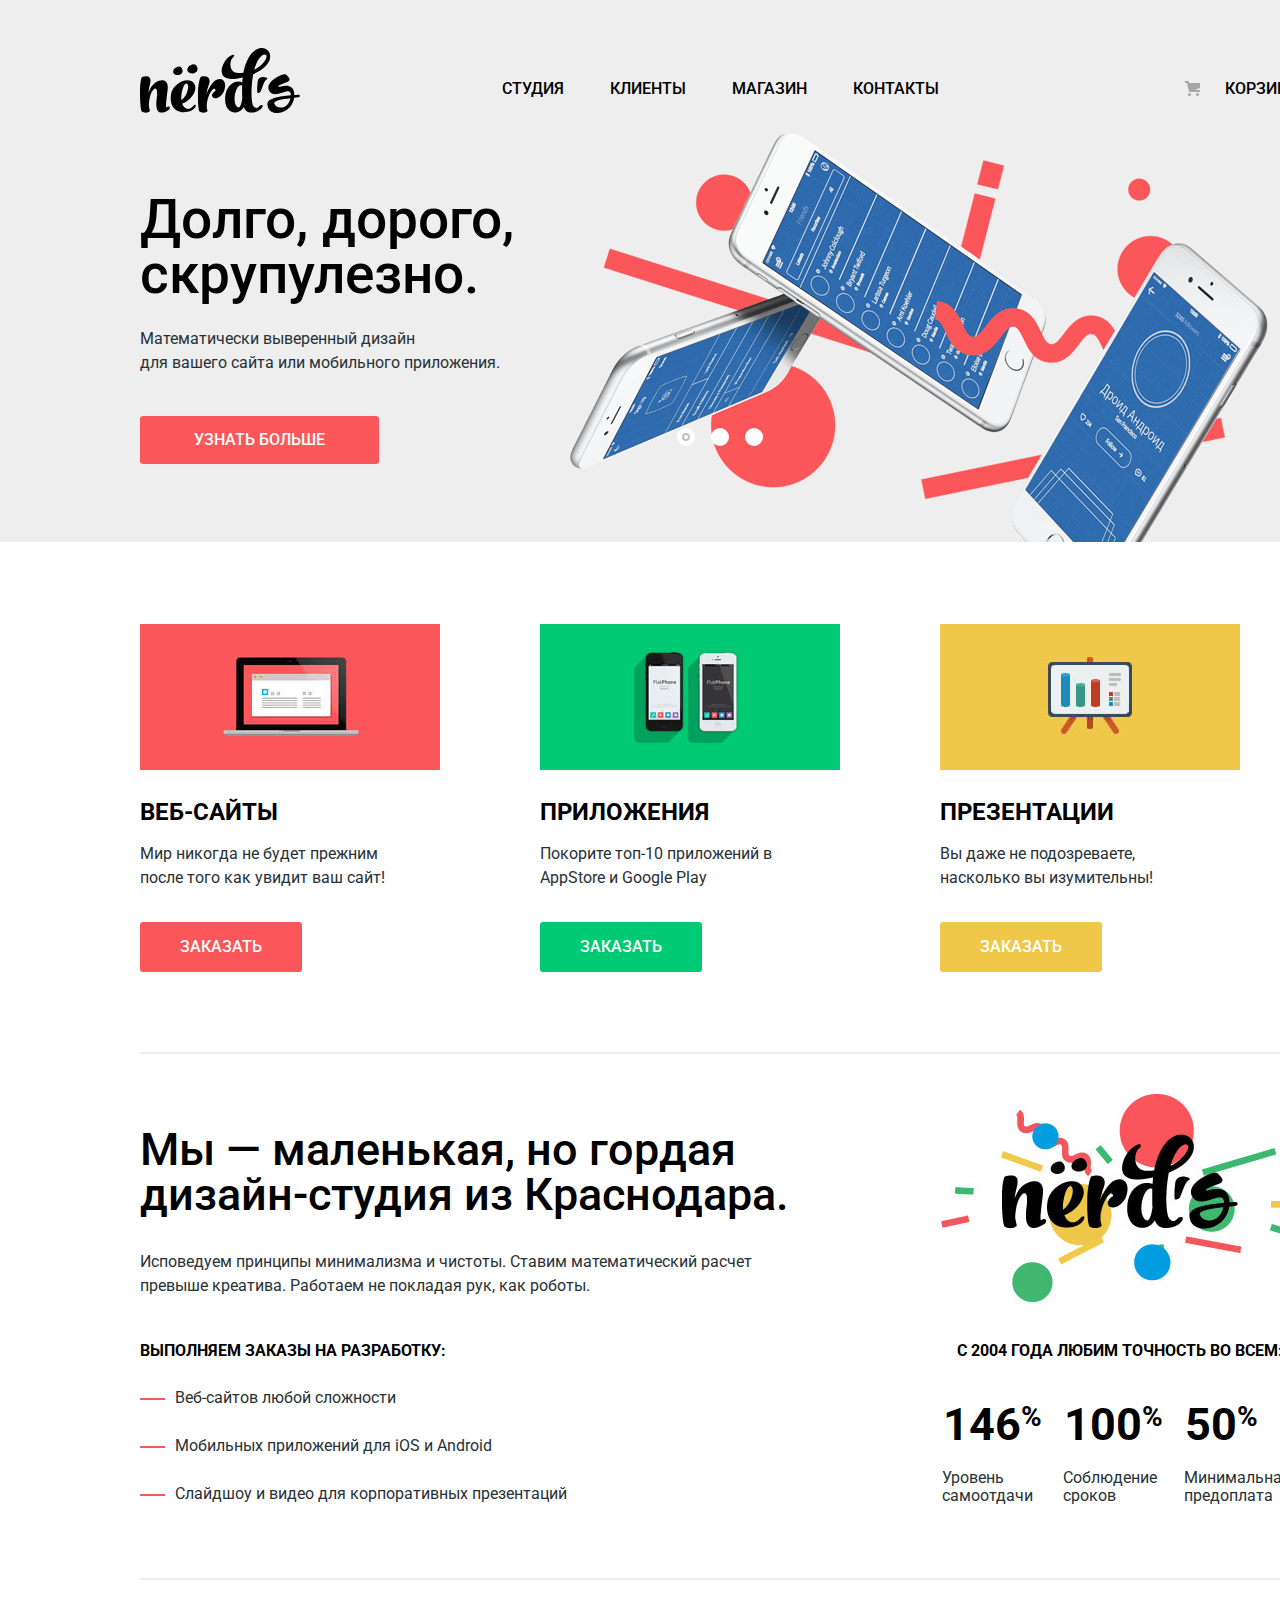
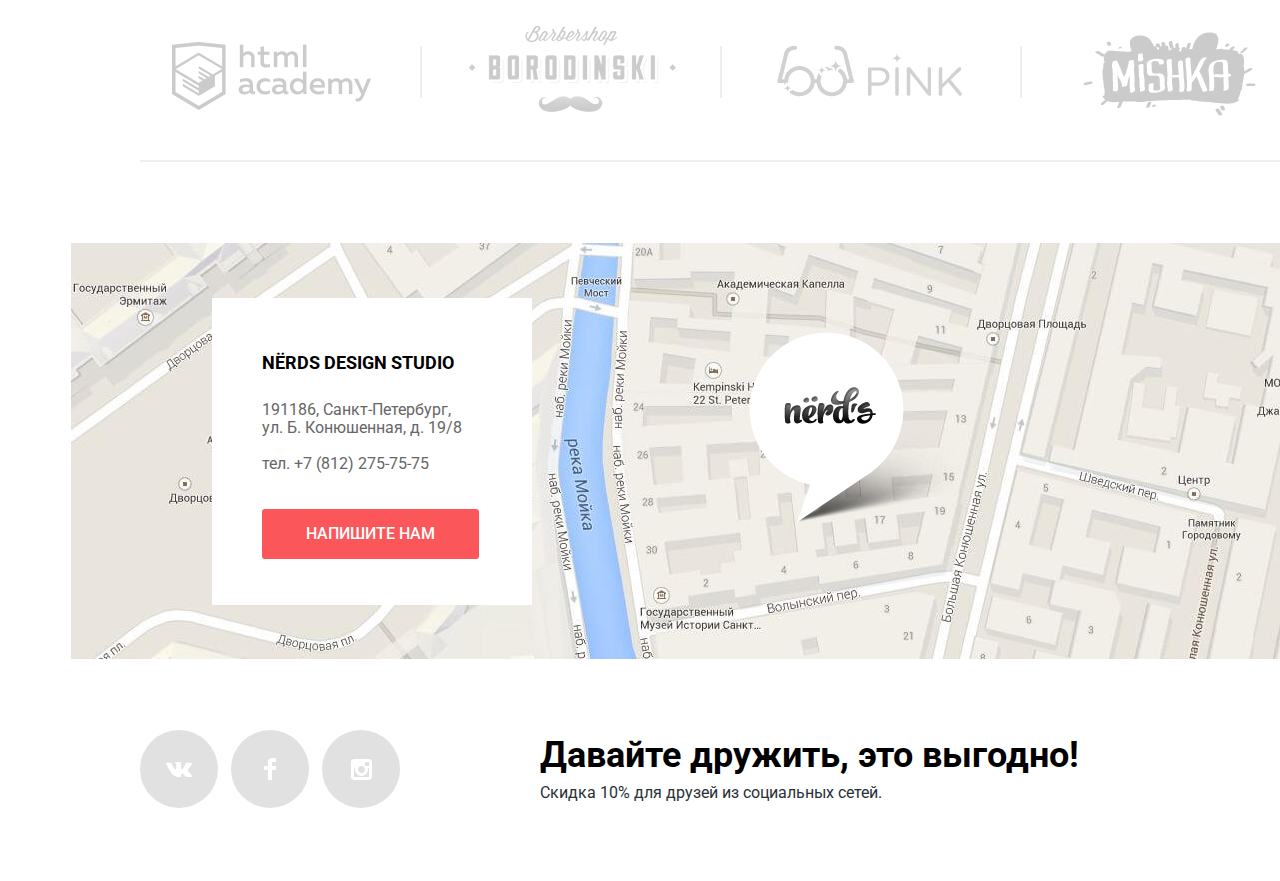
==== index.html @ f251ca3d "Завершаем вёрстку личного проекта" ====
<!DOCTYPE html>
<html lang="ru">
	<head>
		<meta charset="utf-8">
		<title>HTML Academy: Нёрдс</title>
    <link href="https://fonts.googleapis.com/css?family=Roboto:400,500,700&amp;subset=cyrillic" rel="stylesheet">
    <link href="css/normalize.css" rel="stylesheet">
    <link href="css/style.css" rel="stylesheet">
  </head>
  <body>
  	<header class="main-header">
  		<nav class="main-navigation">
  			<div class="container">
  				<a class="main-header-logo">
  					<img src="img/nerds-logo.svg" width="160" height="65" alt="Логотип дизайн-студии Нёрдс">
  				</a>
  				<ul class="site-navigation">
  			  	<li><a class="site-navigation-item" href="studio.html">Студия</a></li>
  					<li><a class="site-navigation-item" href="customers.html">Клиенты</a></li>
  					<li><a class="site-navigation-item" href="catalog.html">Магазин</a></li>
  			  	<li><a class="site-navigation-item" href="contacts.html">Контакты</a></li>
  				</ul>
  				<div class="user-navigation">
          	<a class="basket-link" href="basket.html">Корзина</a>
        	</div>
      	</div>
  		</nav>
  	</header>
  	<div class="slider-group">
  		<div class="container">
  			<h1 class="visually-hidden">Дизайн-студия Нёрдс</h1>
  			<section class="slider">
  			  <h2 class="visually-hidden">Слайдер</h2>
  			  <input class="visually-hidden" type="radio" id="product-1" name="toggle" checked>
        	<input class="visually-hidden" type="radio" id="product-2" name="toggle">
        	<input class="visually-hidden" type="radio" id="product-3" name="toggle">
  			  <div class="slider-controls">
          	<label class="slider-controls-item slider-controls-item--1" for="product-1">Первый</label>
          	<label class="slider-controls-item slider-controls-item--2" for="product-2">Второй</label>
          	<label class="slider-controls-item slider-controls-item--3" for="product-3">Третий</label>
        	</div>
  			  <ul class="slider-list">
  					<li class="slider-item">
  						<h3 class="slider-title">Долго, дорого,<br> скрупулезно.</h3>
  						<p>Математически выверенный дизайн<br> для вашего сайта или мобильного приложения.</p>
  						<a class="slider-item-button button" href="learn-more.html">Узнать больше</a>
  					</li>
  					<li class="slider-item">
  						<h3 class="slider-title">Любим математику как никто другой</h3>
  						<p>Никакого креатива, только математические формулы для расчета идеальных пропорций.</p>
  						<a class="slider-item-button button" href="learn-more.html">Узнать больше</a>
  					</li>
  					<li class="slider-item">
  						<h3 class="slider-title">Только ночь,<br> только хардкор</h3>
  						<p>Работать днем, как все?Мы против этого.<br> Ближе к полуночи работа только начинается.</p> 
  						<a class="slider-item-button button" href="learn-more.html">Узнать больше</a>
  					</li>
  				</ul>
    		</section>
    	</div>
    </div>
    <main class="container">
    	<section class="services">
    		<h2 class="visually-hidden">Услуги</h2>
    		<ul class="services-list">
    			<li class="services-item">
    				<img src="img/illustration-1.jpg" width="300" height="146" alt="Веб-сайты">
    				<h3>Веб-сайты</h3>
    				<p>Мир никогда не будет прежним<br> после того как увидит ваш сайт!</p>
    				<a href="#" class="button button-pink">Заказать</a>
    			</li>
    			<li class="services-item">
    				<img src="img/illustration-2.jpg" width="300" height="146" alt="Приложения">
    				<h3>Приложения</h3>
    				<p>Покорите топ-10 приложений в<br> AppStore и Google Play</p>
    				<a href="#" class="button button-green">Заказать</a>
    			</li>
    			<li class="services-item">
    				<img src="img/illustration-3.jpg" width="300" height="146" alt="Презентации">
    				<h3>Презентации</h3>
    				<p>Вы даже не подозреваете,<br> насколько вы изумительны!</p>
    				<a href="#" class="button button-yellow">Заказать</a>
    			</li>
    		</ul>
    	</section>
    	<div class="index-columns">
    		<section class="about-us">
    		  <h2 class="visually-hidden">О нас</h2>
    		  <p class="about-studio">Мы — маленькая, но гордая дизайн-студия из Краснодара.</p>
    			<p class="studio-principles">Исповедуем принципы минимализма и чистоты. Ставим математический расчет<br> превыше креатива. Работаем не покладая рук, как роботы.</p>
    			<h3>Выполняем заказы на разработку:</h3>
    			<ul class="orders-list">
    				<li class="orders-item">Веб-сайтов любой сложности</li>
    				<li class="orders-item">Мобильных приложений для iOS и Android</li>
    				<li class="orders-item">Слайдшоу и видео для корпоративных презентаций</li>
    			</ul>
    		</section>
    		<section class="statistics">
    			<h2 class="visually-hidden">Статистика</h2>
    			<img src="img/nerds-illustration.jpg" width="360" height="208" alt="Нёрдс">
    			<table class="facts">
    				<caption class="table-title">С 2004 года любим точность во всем:</caption>
    				<tr class="percent">
    					<td class="facts-percent">146<sup>%</sup></td>
    					<td class="facts-percent">100<sup>%</sup></td>
    					<td class="facts-percent">50<sup>%</sup></td>
    				</tr>
    				<tr class="conditions">
    					<td class="facts-conditions">Уровень самоотдачи</td>
    					<td class="facts-conditions">Соблюдение сроков</td>
    					<td class="facts-conditions">Минимальная предоплата</td>
    				</tr>
    			</table>
    		</section>
    	</div>
    	<section class="partners">
    		<h2 class="visually-hidden">Партнеры</h2>
    		<ul class="partners-list">
    			<li class="partners-item">
    				<a href="https://htmlacademy.ru/intensive/htmlcss"><img src="img/logo-1.png" width="260" height="180" alt="Логотип html-академии"></a>
    			</li>
    			<li class="partners-item">
    				<a href="borodinski.html"><img src="img/logo-2.png" width="260" height="180" alt="Логотип барбершопа Бородинский"></a>
    			</li>
    			<li class="partners-item">
    				<a href="pink.html"><img src="img/logo-3.png" width="260" height="180" alt="Логотип Пинк"></a>
    			</li>
    			<li class="partners-item">
    				<a href="mishka.html"><img src="img/logo-4.png" width="260" height="180" alt="Логотип Мишка"></a>
    			</li>
    		</ul>
    	</section>
   	</main>
    <footer class="main-footer">
    	<div class="map">
    		<img src="img/map.jpg" width="1440" height="416" alt="Карта">
    		<span class="map-marker"><img src="img/map-marker.png" width="367" height="190" alt="Местонахождение дизайн-студии Нёрдс"></span>	
    	</div>	
    	<div class="contacts">
    		<h2>Nёrds Design Studio</h2>
    		<p class="main-contacts adress">
    			191186, Санкт-Петербург,<br>
    			ул. Б. Конюшенная, д. 19/8
    		</p>
    		<p class="main-contacts phone">
    			тел. +7 (812) 275-75-75
    		</p>
    		<a href="#" class="button button-write">Напишите нам</a>
    	</div>
    	<div class="container">
    		<ul class="footer-social">
   				<li><a href="#" class="social-button social-button-vk"><span class="visually-hidden">Вконтакте</span><svg xmlns="http://www.w3.org/2000/svg" width="26" height="15" viewBox="0 0 26 15"><path fill="#FFF" d="M16.138 11.51c.956-.309 2.18 2.04 3.483 2.939.978.681 1.727.534 1.727.534l3.473-.05s1.815-.112.957-1.554c-.071-.12-.503-1.069-2.585-3.022-2.177-2.043-1.882-1.712.739-5.244 1.597-2.153 2.236-3.468 2.036-4.028-.192-.539-1.365-.399-1.365-.399L20.69.713c-.381.001-.704.119-.851.515-.003.004-.621 1.666-1.445 3.079-1.741 2.989-2.436 3.148-2.724 2.961-.661-.433-.494-1.737-.494-2.664 0-2.897.432-4.105-.846-4.417-.427-.104-.739-.172-1.828-.182-1.392-.021-2.574 0-3.244.329-.445.223-.786.712-.579.74.26.035.843.16 1.155.586.401.552.389 1.789.389 1.789s.229 3.411-.54 3.834c-.528.29-1.25-.302-2.803-3.016-.793-1.388-1.392-2.922-1.392-2.922s-.116-.285-.326-.441c-.25-.185-.6-.244-.6-.244L.848.684S.29.7.085.946c-.182.218-.015.668-.015.668s2.909 6.881 6.203 10.347c3.02 3.182 6.452 2.971 6.452 2.971h1.555s.469-.054.709-.312c.224-.24.214-.691.214-.691s-.031-2.109.935-2.419z"/></svg></a></li>
   				<li><a href="#" class="social-button social-button-fb"><span class="visually-hidden">Фейсбук</span><svg xmlns="http://www.w3.org/2000/svg" width="12" height="22" viewBox="0 0 12 22"><path fill="#FFF" d="M12 4V0H8a4 4 0 0 0-4 4v4H0v4h4v10h4V12h4V8H8V4h4z"/></svg></a></li>
   				<li><a href="#" class="social-button social-button-in"><span class="visually-hidden">Инстаграм</span><svg xmlns="http://www.w3.org/2000/svg" width="21" height="21" viewBox="0 0 21 21"><path fill="#FFF" d="M18 0H3C1.35 0 0 1.35 0 3v15c0 1.65 1.35 3 3 3h15c1.65 0 3-1.35 3-3V3c0-1.65-1.35-3-3-3zm-7.5 7c1.93 0 3.5 1.57 3.5 3.5S12.43 14 10.5 14 7 12.43 7 10.5 8.57 7 10.5 7zM18 18H3V9h1.181A6.504 6.504 0 0 0 4 10.5a6.5 6.5 0 1 0 13 0 6.45 6.45 0 0 0-.181-1.5H18v9zm0-11h-4V3h4v4z"/></svg></a></li>
   			</ul>
   			<div class="friendship">
   				<h3>Давайте дружить, это выгодно!</h3> 
   				<p class="footer-item">Скидка 10% для друзей из социальных сетей.</p>
   			</div>
   		</div>
    </footer>
    <div class="container">
    	<section class="modal modal-write">
    		<h2>Напишите нам</h2>
   			<form class="user" method="post" action="https://echo.htmlacademy.ru">
   				<div class="write-us">
   					<p class="modal-item">
   						<label for="user-name">Ваше имя:</label><br>
   						<input id="user-name" type="text" name="name" placeholder="Представьтесь, пожалуйста">
   					</p>
   					<p class="modal-item">
   						<label for="user-email">Ваш e-mail:</label><br>
   						<input id="user-email" type="text" name="email" placeholder="Для отправки ответа">
   					</p> 
   					<p class="modal-item">
   						<label for="user-message">Текст письма:</label>
   						<textarea id="user-message" name="message" rows="5" placeholder="В свободной форме"></textarea>
   					</p>
   					<button type="submit">Отправить</button>
   				</div>
   				<button class="modal-close" type="button">Закрыть</button>
      	</form>
    	</section>
   </div>
  </body>
</html>
---- css/style.css ----
html,
body {
	min-width: 1440px;
	min-height: 2476px;
}
body {
	margin: 0;
	padding: 0;
	min-width: 1200px;

	font-family: "Roboto", Arial, sans-serif;
	font-size: 16px;
	line-height: 24px;
	font-weight: 400;
	color: #283136;

	background-color: #ffffff;
}
a {
	text-decoration: none;
}
img {
	max-width: 100%;
	height: auto;
}
.visually-hidden:not(:focus):not(:active),
input[type="checkbox"].visually-hidden,
input[type="radio"].visually-hidden {
  position: absolute;

  width: 1px;
  height: 1px;
  margin: -1px;
  border: 0;
  padding: 0;

  white-space: nowrap;

  clip-path: inset(100%);
  clip: rect(0 0 0 0);
  overflow: hidden;
}
.logo a:hover,
.logo a:focus {
	opacity: 0.8;
}
.logo a:active {
	opacity: 0.3;
}
.main-header-logo {
	width: 160;
	height: 65;
	margin: 0;
	padding: 0;
	margin-top: 48px;
	margin-right: 202px;
	margin-bottom: -10px;
}
.main-navigation {
	font-size: 16px; 
	line-height: 30px;
	font-weight: 500;
	text-transform: uppercase;
	color: #000000;
	background-color: #eeeeee;
	width: 100%;

	display: flex;
}
.container {
	width: 1160px;
	padding: 0 20px;
	margin: 0 auto;
	display: flex;
	flex-wrap: wrap;
}
.visually-hidden {
  position: absolute;
  width: 1px;
  height: 1px;
  clip: rect(0, 0, 0, 0);
 }
.site-navigation {
	display: flex;
	flex-wrap: wrap;
	width: 500px;
	padding: 0;	
	margin: 0;
	margin-top: 42px;
	margin-right: 178px;
	list-style: none;
}
.user-navigation {
	display: flex;
	max-width: 120px;
	margin: 0;
	margin-top: 48px;
	margin-bottom: 10px;
	padding: 0;
	list-style: none;	
}
.site-navigation a,
.user-navigation a {
	display: block; 	
	color: #000000;
}
.site-navigation a {
	position: relative;
	margin-right: 46px;
	margin-top: 32px;
}
.user-navigation .basket-link {
	position: relative;
	padding-left: 45px;
	margin-top: 26px;
}
.basket-link::before {
	content: "";
	position: absolute;
	width: 16px;
	height: 16px;
	top: 7px;
	left: 5px;

	background-image: url("../img/cart-icon.svg");
	background-repeat: no-repeat;
	background-position: 0 0;
}
.site-navigation a:hover,
.site-navigation a:focus,
.user-navigation a:hover,
.user-navigation a:focus {
	color: #fb565a;	
}
.site-navigation a:active,
.user-navigation a:active {
	color: rgba(0, 0, 0, 0.3);
}
.site-navigation-current::after {
	content: "";
	position: absolute;
	top: 34px;
	left: 0px;
	width: 74px;
	height: 2px;
	background-color: #fb565a;
}
.page-title-wrapper {
	margin-bottom: 57px;
	background-color: #eeeeee; 
}
.page-title {
	font-size: 55px;
	line-height: 55px;
	font-weight: 500;
	color: #000000;
	background-color: #eeeeee;
	margin: 0 auto;
	padding: 0;
	padding-top: 76px;
	padding-bottom: 110px;
	text-align: center;	
}
.slider {
  position: relative;
  width: 100%;
}
.slider-group {
	margin: 0;
	padding: 0;
	background-color: #eeeeee;
	width: 100%;
	margin-bottom: 82px;	
}	
.slider-controls {
  position: absolute;
  left: 230px;
  bottom: 104px;
  z-index: 100;
  
  width: 160px;
  height: 18px;

  text-align: center;
  font-size: 0;
  transform: translateX(270px);
}
.slider-controls label {
  position: relative;
  
  display: inline-block;
  width: 18px;
  height: 18px;
  padding: 8px;
  vertical-align: middle;
  
  border-radius: 50%;
  cursor: pointer;
}
.slider-controls label::after {
  content: ""; 
  position: absolute;
  top: 8px;
  left: 8px;
  z-index: 1;
  
  width: 18px;
  height: 18px;
  
  background: #ffffff; 
  border-radius: 50%;
}
.slider-list {
	padding: 0;
	margin: 0;
	list-style: none;
}
.slider-item {
	display: none;
	padding: 78px 0 78px 0;
}
.slider-item:nth-child(1) {
  background-image: url("../img/nerds-index-slide1.png");
  background-repeat: no-repeat;
  background-position: 99% 0px;
}
.slider-item:nth-child(2) {
  background-image: url("../img/nerds-index-slide2.png");
  background-repeat: no-repeat;
  background-position: 100% 0px;
}
.slider-item:nth-child(3) {
  background-image: url("../img/nerds-index-slide3.png");
  background-repeat: no-repeat;
  background-position: 100% 0px;
}
#product-1:checked ~ .slider-list .slider-item:nth-child(1) {
  display: block;
}
#product-2:checked ~ .slider-list .slider-item:nth-child(2) {
  display: block;
}
#product-3:checked ~ .slider-list .slider-item:nth-child(3) {
  display: block;
}
#product-1:checked ~ .slider-controls .slider-controls-item--1::before,
#product-2:checked ~ .slider-controls .slider-controls-item--2::before,
#product-3:checked ~ .slider-controls .slider-controls-item--3::before {
  content: "";
  position: absolute;
  left: 50%;
  top: 50%;
  z-index: 2;
  width: 4px;
  height: 4px;
  margin: -4px;
  background-color: inherit;
  border: 2px solid #c1c1c1;
  border-radius: 50%;
}
.slider-title {
	max-width: 560px;
	margin: 0;
	margin-bottom: 25px;

	font-size: 55px;
	line-height: 55px;
	color: #000000;
	font-weight: 500;
}
.slider-item p {
	max-width: 430px;
	margin: 0;
	margin-bottom: 41px;
}
.slider-item-button {
	padding: 15px 54px;
}
.sort-list {
	display: flex;
	margin-bottom: 96px;
}
.sort-title {
	margin: 0;
	padding: 0;
	margin-right: 266px;
	font-size: 18px;
	line-height: 18px;
	font-weight: 700;
	text-transform: uppercase;
	color: #000000;
}
.sort-items {
	display: flex;
	justify-content: space-between;
	margin: 0;
	padding: 0;
	width: 272px;
	list-style: none;
	font-size: 14px;
	line-height: 18px;
	text-transform: uppercase;
}
.sort-change-items {
	display: flex;
	justify-content: space-between;
	padding: 0;
	margin: 0;
	margin-left: 48px;
	margin-top: 2px;
	width: 35px;
	list-style: none;
}
.sort-change  {
	display: flex;
	align-items: center;
	padding: 0;
	margin: 0;
	width: 11px;
	height: 11px;
}
.sort-change:hover path,
.sort-change:focus path {
	fill: #a6a6a6;
}
.sort-change:active path {
	fill: #231f20;
}
.sort-items .active a {
	color: #000000;
}
.sort-items a {
	color: rgba(0, 0, 0, 0.3);
}
.sort-items a:hover,
.sort-items a:focus {
	color: rgba(0, 0, 0, 0.6);
}
.sort-items a:active {
	color: #000000;
}
.catalog-columns {
	display: flex;
	justify-content: space-between;
}
.catalog {
	width: 760px;
	margin: 0;
	padding: 0;
}
.catalog-columns h2 {
	margin: 0;
	padding: 0;
}
.catalog-list {
	margin: 0;
	padding: 0;
	display: flex;
	flex-wrap: wrap;
	list-style: none;
}
.catalog-item {
	position: relative;
	width: 360px;
	margin-right: 40px;	
	margin-bottom: 68px;
}
.catalog-item:nth-child(5),
.catalog-item:nth-child(6) {
	margin-bottom: 55px;
}
.catalog-item:nth-child(2n) {
	margin-right: 0;
}
.catalog-item::before {
	content: "";
	position: absolute;
	top: -40px;
	width: 100%;
	height: 40px;

	background-image: url("../img/browser.svg");
  background-repeat: no-repeat;
  background-position: 0 0;
  opacity: 0.12;
}
.catalog-item:focus::before,
.catalog-item:hover::before {
	opacity: 1;
	box-shadow: 
	-7px 0px 5px -2px #d2d2d2,
	 7px 0px 5px -2px #d2d2d2;
}
.catalog-item:focus,
.catalog-item:hover {
	box-shadow: 0px 3px 5px 5px #d2d2d2;
}
.cost-filter-item {
  margin: 0;
  padding: 0;
  margin-bottom: 59px;
  
  border: none;
}
.range-filter {
  width: 260px;
  margin-top: 49px;
}
.range-controls {
  position: relative;
  height: 41px;
  margin-bottom: 15px;
  padding-top: 39px;
  padding-right: 20px;
  padding-left: 40px;
  background-color: #f1f1f1;
  
  border-radius: 5px;
}
.range-controls .scale {
  height: 2px;

  background: #d7dcde;
}
.range-controls .bar {
  width: 100%;
  height: 2px;

  background: #00ca74;
}
.range-controls .toggle {
  position: absolute;
  top: 30px;
  left: 0;
  width: 4px;
  height: 4px;
  padding: 0;

  border: 8px solid #ffffff;
  background-color: #ababab;
  box-shadow: 0 2px 1px 0 #cfcfcf;
  border-radius: 50%;
  cursor: pointer;
}
.range-controls .toggle-min {
  left: 20px;
}
.range-controls .toggle-max {
  left: 160px;
}
.price-controls {
  font-size: 0;
}
.price-controls label {
  display: inline-block;
  width: 50%;
  font-size: 16px;
  text-transform: uppercase;
  vertical-align: middle;
}
.price-controls input {
  width: 60px;
  padding: 8px 10px;
  margin-left: 10px;

  font-family: Roboto, Arial, sans-serif;
  font-size: 16px;
  text-align: center;
  color: #283136;

  border: none;
  border-radius: 5px;
  background: #f1f1f1;
}
.max-price {
  text-align: right;
}
.cost-title, 
.filter-title {
	margin: 0;
	padding: 0;
	font-size: 18px;
	line-height: 30px;
	font-weight: 700;
	color: #000000;
	text-transform: uppercase;
}
.cost-title {
	padding-left: 2px;
}
.filters {
	width: 260px;
	margin-right: 140px;
	margin-top: -3px;
}
.filter-title {
	margin-bottom: 15px;
}
.filters-list {
	padding: 0;
	margin: 0;
	margin-bottom: 25px;
	border: none;
}
.filter-items {
	padding: 0;
	margin: 0;
	list-style: none;
	line-height: 20px;
}
.filter-option {
  margin-bottom: 20px;
  padding-left: 36px;
}
.filter-option label {
  position: relative;

  display: block;

  cursor: pointer;
  user-select: none;
}
.filter-input-radio + label::before {
  content: "";
  position: absolute;
  top: -2px;
  left: -36px;

  width: 25px;
  height: 25px;
  
  background-image: url("../img/radio-off.svg");
  background-repeat: no-repeat;
  background-position: 0 0; 

  opacity: 0.4;
}
.filter-input-radio:focus + label::before,
.filter-input-radio:hover + label::before {
	opacity: 1;
}
.filter-input-radio:disabled + label::before {
	opacity: 0.1;
}
.filter-input-radio:checked + label::before {
  content: "";
  position: absolute;
  top: -2px;
  left: -36px;

  width: 25px;
  height: 25px;
  
  background-image: url("../img/radio-on.svg");
  background-repeat: no-repeat;
  background-position: 0 0;

  opacity: 0.4; 
}
.filter-input-radio:checked:focus + label::before,
.filter-input-radio:checked:hover + label::before {
	opacity: 1;
}
.filter-input-radio:checked:disabled + label::before {
	opacity: 0.1;
}
.filter-input-checkbox + label::before {
  content: "";
  position: absolute;
  top: 0;
  left: -36px;

  width: 23px;
  height: 23px;

  background-image: url("../img/checkbox-off.svg");
  background-repeat: no-repeat;
  background-position: 0 0;
  opacity: 0.4;
}
.filter-input-checkbox:focus + label::before,
.filter-input-checkbox:hover + label::before {
	opacity: 1;
}
.filter-input-checkbox:disabled + label::before {
  opacity: 0.1;
}
.filter-input-checkbox:checked + label::before {
  content: "";
  position: absolute;
  top: 0px;
  left: -36px;

  width: 26px;
  height: 23px;
  
  background-image: url("../img/checkbox-on.svg");
  background-repeat: no-repeat;
  background-position: 0 0;
  opacity: 0.4;
}
.filter-input-checkbox:checked:focus + label::before,
.filter-input-checkbox:checked:hover + label::before {
	opacity: 1;
}
.filter-input-checkbox:checked:disabled + label::before {
	opacity: 0.1;
}
.filter-input:hover + label,
.filter-input:focus + label {
	color: #000000;
}
.filter-input:disabled + label {
	color: rgba(40, 49, 54, 0.3);
}
.filter-button {
	display: inline-block;
	line-height: 18px;
	color: #000000;
	font-weight: 500;
	text-transform: uppercase;
	text-align: center;
	vertical-align: middle;
	padding: 16px 88px;
	margin-top: 6px;

	background-color: #eeeeee;
	border: none;
	border-radius: 3px;	
}
.filter-button:hover,
.filter-button:focus {
	background-color: #dfdfdf;
}
.filter-button:active {
	background-color: #d5d5d5;
	color: rgba(0, 0, 0, 0.3);
	box-shadow: 0 3px rgba(0, 0, 0, 0.1) inset;
}
.services-list {
	padding: 0;
	margin: 0;
	margin-right: 60px;
	margin-bottom: 80px;
	display: flex;
	justify-content: space-between;
	width: 1100px;
	list-style: none;
}
.services-item {
	width: 300px;	
}
.services-item h3 {
	font-size: 24px;
	lihe-height: 30px;
	color: #000000;
	text-transform: uppercase;
	font-weight:700;
	margin: 0;
	margin-top: 23px;
	margin-bottom: 18px;
}
.services-item p {
	margin: 0;
	margin-bottom: 32px;
}
.button {
	font: inherit;
	display: inline-block;

	color: #ffffff;
	text-align: center;
	vertical-align: middle;
	text-transform: uppercase;
	line-height: 18px;
	font-weight: 500;

	background-color: #fb565a;
	border-radius: 3px;	
}
.button:hover,
.button:focus {
	background-color: #e74246;
}
.button:active {
	background-color: #d7373b;
	color: rgba(255, 255, 255, 0.3);
	box-shadow: 0 3px rgba(0, 0, 0, 0.1) inset;
}
.button-pink {
	padding: 16px 40px;
}
.button-green {
	background-color: #00ca74;
	padding: 16px 40px;
}
.button-green:hover,
.button-green:focus {
	background-color: #00bc6c;
}
.button-green:active{
	background-color: #00aa62;
	color: rgba(255, 255, 255, 0.3);
}
.button-yellow {
	background-color: #efc84a;
	padding: 16px 40px;
}
.button-yellow:hover,
.button-yellow:focus {
	background-color: #eab534;
}
.button-yellow:active {
	background-color: #e5a722;
	color: rgba(255, 255, 255, 0.3);
}
.modal-buy {
	position: absolute;
	bottom: 4px;
	left: 0;
	width: 360px;
	min-height: 230px;
	background-color: #eeeeee; 
	text-align: center;
	vertical-align: middle;
	z-index: 1;

	display: none;
}
.modal-item-buy {
	width: 240px;
	padding: 28px 60px 43px;
}
.modal-buy h3 {
	margin: 0;
	padding: 0;
	padding-bottom: 15px;
	font-size: 18px;
	line-height: 30px;
	font-weight: 700;
	text-transform: uppercase;
	color: #000000;
}
.catalog-item:hover .modal-buy {
	display: block;
}
.modal-description {
	margin: 0;
	padding: 0;
	padding-bottom: 30px;
	line-height: 18px;
	font-weight: 400;
	color: #666666;
}
.btn-modal {
	padding: 16px 61px;
}
.btn-modal:active {
	color: #ffffff;	
}
.pagination-list {
	display: flex;
  flex-wrap: wrap;

	padding: 0;
	margin: 0;
	margin-bottom: 60px;
	list-style: none;	
}
.pagination-item {
  margin-right: 12px;
}
.pagination-item a {
	display: block;
  padding: 16px 20px;

	line-height: 18px;
	text-transform: uppercase;
	font-weight: 500;
	color: #000000;
	background-color: #eeeeee;
	border-radius: 3px;
}
.pagination-item:last-child a {
	padding: 16px 77px;
}
.pagination-item a:hover,
.pagination-item a:focus {
	background-color: #dfdfdf;
}
.pagination-item a:active {
	color: rgba(0, 0, 0, 0.3);
	background-color: #d5d5d5;
	box-shadow: 0 3px rgba(0, 0, 0, 0.1) inset;
}
.pagination-item-current a {
	background-color: #ffffff;
	box-shadow: 0 0 0 3px #dbdbdb inset;
}
.pagination-item-current a:hover,
.pagination-item-current a:focus,
.pagination-item-current a:active {
	background-color: #ffffff;
}
.index-columns {
	width: 1160px;
	display: flex;
	margin: 0;
	padding: 0;
	border-top: 2px solid #eeeeee;
}
.about-us {	
	margin: 0;
	margin-right: 100px;
	padding: 0;
	padding-right: 10px;
	padding-bottom: 48px;
	width: 700px;
}
.about-studio {
	margin: 0;
	padding: 0;
	padding-top: 73px;
	padding-bottom: 33px;
	font-size: 45px;
	line-height: 45px;
	color: #000000;
	font-weight: 500;
}
.studio-principles {
	margin: 0;
	padding: 0;
	padding-bottom: 41px;
}
.about-us h3 {
	margin: 0;
	padding: 0;
	font-size: 16px;
	line-height: 24px;
	padding-bottom: 23px;
	text-transform: uppercase;
	color: #000000;
	font-weight: 700;
}
.orders-list {
	margin: 0;
	padding: 0;
	padding-left: 35px;
	
	list-style: none;
}
.orders-item {
	padding-bottom: 24px;
	position: relative;
}
.orders-item::before {
	content: "";
	position: absolute;
  width: 25px;
  height: 2px;
  top: 12px;
  left: -35px;
  background-color: #fb565a;
}
.statistics {
	margin: 0;
	padding: 0;
	padding-top: 40px;
	width: 360px;	
}
.facts {
	margin: 0;
	margin-bottom: 65px;
	margin-top: 30px;
	padding: 0;
	width: 360px;
}
.table-title {
	margin: 0;
	padding: 0;
	padding-bottom: 54px;
	color: #000000;
	font-weight: 700;
	text-transform: uppercase;
}
.facts-percent {
	font-size: 45px;
	line-height: 10.06px;
	font-weight: 700;
	color: #000000;
	padding-bottom: 36px;
	padding-right: 16px;
}
.facts-conditions {
	margin: 0;
	padding: 0;
	line-height: 18px;
}
sup {
	font-size: 28px;
}
.partners {
	width: 1160px;
}
.partners-list {
	padding: 0;
	margin: 0;
	margin-bottom: 81px;
	border-top: 2px solid #eeeeee;
	border-bottom: 2px solid #eeeeee;
	
	display: flex;
	justify-content: space-between;
	flex-wrap: wrap;
	list-style: none;
}
.partners-item {
	width: 260px;
	height: 180px;
	position:relative;
}	
.partners-item::after {
	content: "";
	position: absolute;
	width: 2px;
	height: 52px;
	top: 66px;
	left: -20px;
	background-color: #eeeeee;
}
.partners-item:nth-child(1)::after {
	background-color: transparent;
}
.partners-list a {
	opacity: 0.2;
}
.partners-list a:hover,
.partners-list a:focus {
	opacity: 100;
}
.partners-list a:active {
	opacity: 0.1;
}
.main-footer {
	position: relative;
}
.map {
	position: relative;
  left: 71px;
}
.map-marker {
	position: absolute;
	top: 89px;
	right: 531px;
}
.contacts {
	position: absolute;
	top: 55px;
	left: 212px;
	padding: 50px 50px 46px;
	width: 220px;
	background-color: #ffffff;
}
.main-contacts {
	padding:0;
	margin: 0;
	
	line-height: 18px;
	color: #666666;
}
.adress {
	margin-bottom: 18px;
}
.phone {
	margin-bottom: 36px;
}
.contacts h2 {
	padding:0;
	margin: 0;
	margin-bottom: 23px;
	font-size: 18px;
	line-height: 30px;
	font-weight: 700;
	color: #000000;
	text-transform: uppercase;
}
.button-write {
	padding: 16px 44px;
}
.footer-social {
	margin: 0;
	margin-top: 64px;
	margin-bottom: 68px;
	margin-right: 140px;
	padding: 0;
	display: flex;
	flex-wrap: wrap;
	justify-content: space-between;
	width: 260px;
	list-style: none;
}
.social-button {
	display: flex;
	align-items: center;
	justify-content: center;
	width: 78px;
	height: 78px;
	background-color: #e1e1e1;
	border-radius: 50%;
}
.social-button:hover,
.social-button:focus {
  background-color: #e74246;
}
.social-button:active {
	background-color: #e74246;
	box-shadow: 0 3px rgba(0, 0, 0, 0.1) inset;
}
.social-button:active path {
  fill: rgba(255, 255, 255, 0.3);  
}
.friendship {
	width: 560px;
	margin-right: 200px;
}
.friendship h3 {
	padding: 0;
	margin: 0;
	margin-top: 71px;
	margin-bottom: 8px;

	font-size: 36px;
	line-height: 36px;
	color: #000000;
	font-weight: 700;	
}
.friendship p {
	padding: 0;
	margin: 0;
	margin-bottom: 76px;
}
.modal-write {
	position: fixed;
	z-index: 200;
	bottom: 181px;
	left: 50%;
	width: 760px;
	margin-left: -480px;
	padding: 70px 100px 84px;
	background-color: #ffffff;

	box-shadow: 0 20px 50px rgba(0, 0, 0, 0.7);

	display: none;
}
.write-us {
	display: flex;
	flex-wrap: wrap;
	justify-content: space-between;
}
.modal-write h2 {
	font-size: 45px;
	line-height: 45px;
	font-weight: 500;
	color: #000000;
  padding: 0;
  margin: 0;
  margin-bottom: 20px;
}
.user input[type="text"],
.user textarea {
	margin-top: 10px;
	padding: 13px 0px 13px 14px;

	font-size: 16px;
	line-height: 18px;
	font-weight: 400;
	color: rgba(68, 68, 68, 0.5);
	background-color: transparent;
	border: 2px solid #d7dcde;
	border-radius: 3px;

	box-sizing: border-box;
}
.user input[type="text"] {
	width: 360px;
}
.user textarea {
	width: 760px;
}
.modal-item {
	padding: 0;
	margin: 0;
	margin-top: 20px;
  margin-bottom: 15px;
	line-height: 18px;
	font-weight: 700;
	color: #000000;
}
.modal-item input:hover,
.modal-item textarea:hover {
	border-color: rgba(68, 68, 68, 0.8);
}
.modal-item input:focus,
.modal-item textarea:focus {
	border-color: #000000;
}
.modal-item input:invalid,
.modal-item textarea:invalid {
	border-color: #e74246;
}
.modal-close {
	position: absolute;
	top: 76px;
	right: 90px;
  width: 21px;
  height: 21px;

  font-size: 0;
  border: 0;

  cursor: pointer;
  background-color: transparent;
}
.modal-close::before,
.modal-close::after {
  content: "";
  position: absolute;
  top: 14px;
  left: -2px;
  width: 26px;
  height: 3px;

  background-color: #fecccd;
}
.modal-close::before {
  transform: rotate(45deg);
}
.modal-close::after {
  transform: rotate(-45deg);
}
.modal-close:hover::before,
.modal-close:hover::after {
	background-color: #fb565a;
}
.modal-close:focus::before,
.modal-close:focus::after {
	background-color: #fb565a;
}
.modal-close:active::before,
.modal-close:active::after {
	background-color: rgba(251, 86, 90, 0.1);
}
.user button[type="submit"] {
	padding: 0;
	padding: 16px 81px;
	margin: 0;
	margin-top: 26px;

	color: #ffffff;
	font-size: 16px;
	line-height: 18px;
	font-weight: 500;
	text-transform: uppercase;

	background-color: #fb565a;
	border: none;
	border-radius: 3px;	
}
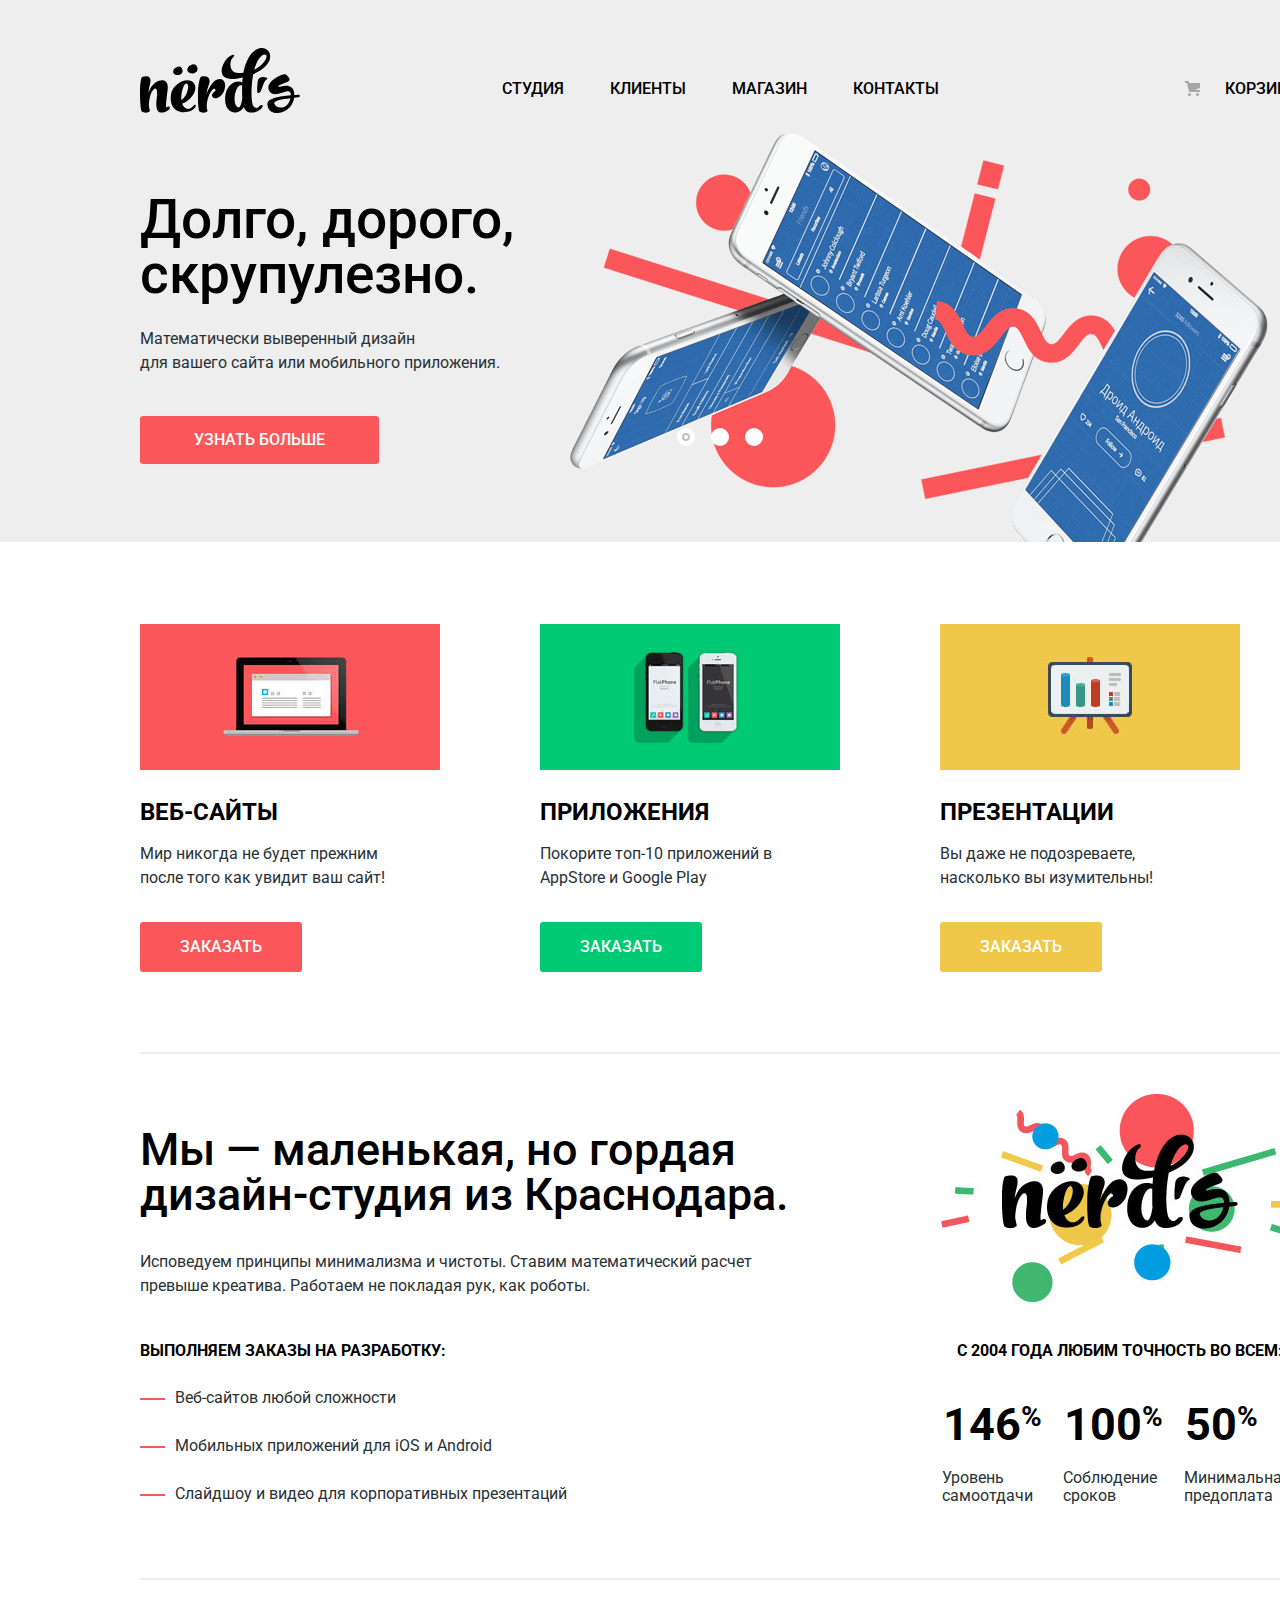
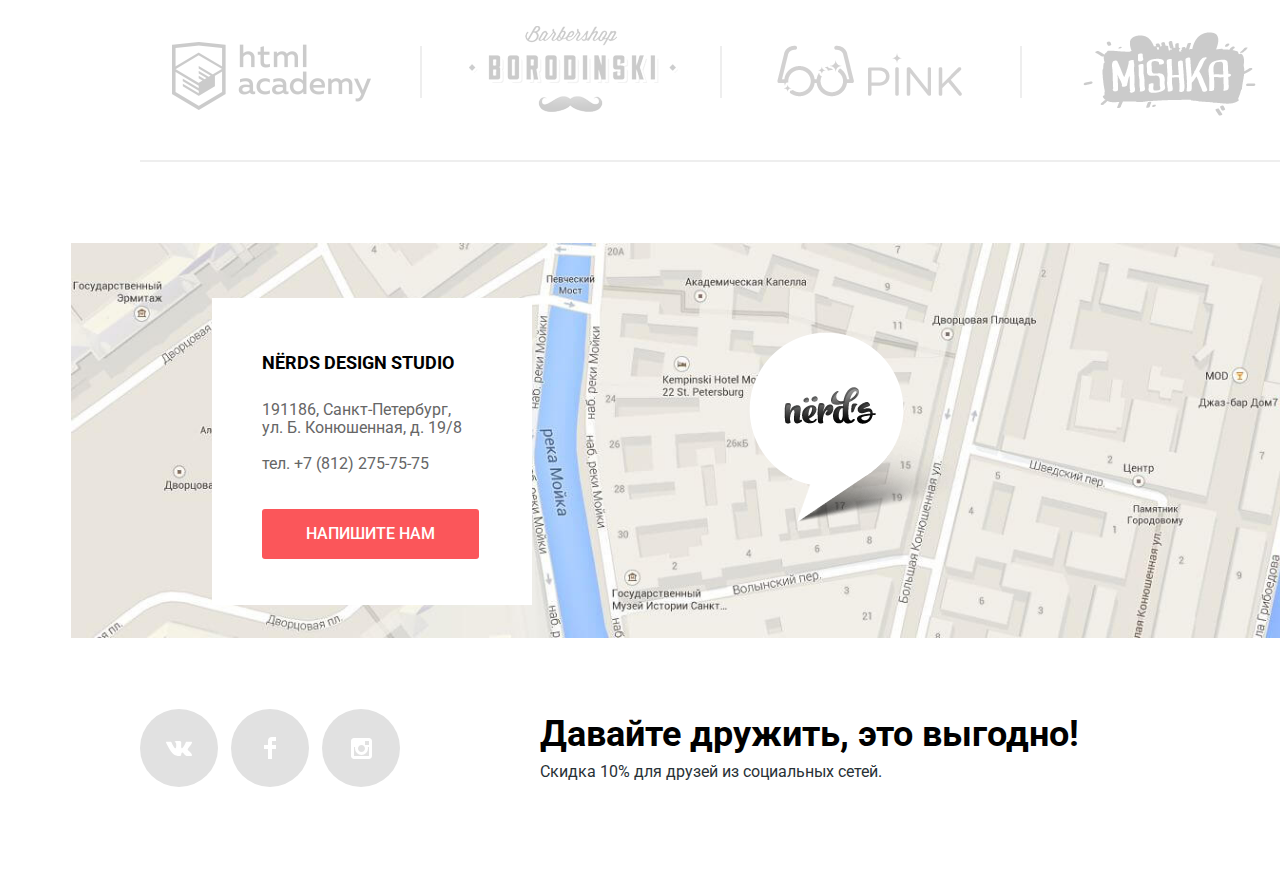
==== commit 586bdc7f: "Завершаем вёрстку личного проекта" ====
--- a/index.html
+++ b/index.html
@@ -135,7 +135,7 @@
     	<div class="map">
     		<img src="img/map.jpg" width="1440" height="416" alt="Карта">
     		<span class="map-marker"><img src="img/map-marker.png" width="367" height="190" alt="Местонахождение дизайн-студии Нёрдс"></span>	
-    	</div>	
+    	</div>	   
     	<div class="contacts">
     		<h2>Nёrds Design Studio</h2>
     		<p class="main-contacts adress">
--- a/css/style.css
+++ b/css/style.css
@@ -764,7 +764,7 @@
 
 	padding: 0;
 	margin: 0;
-	margin-bottom: 60px;
+	margin-bottom: 57px;
 	list-style: none;	
 }
 .pagination-item {
@@ -945,13 +945,12 @@
 	position: relative;
 }
 .map {
-	position: relative;
-  left: 71px;
+  margin-left: 71px;
 }
 .map-marker {
 	position: absolute;
 	top: 89px;
-	right: 531px;
+	right: 460px;
 }
 .contacts {
 	position: absolute;
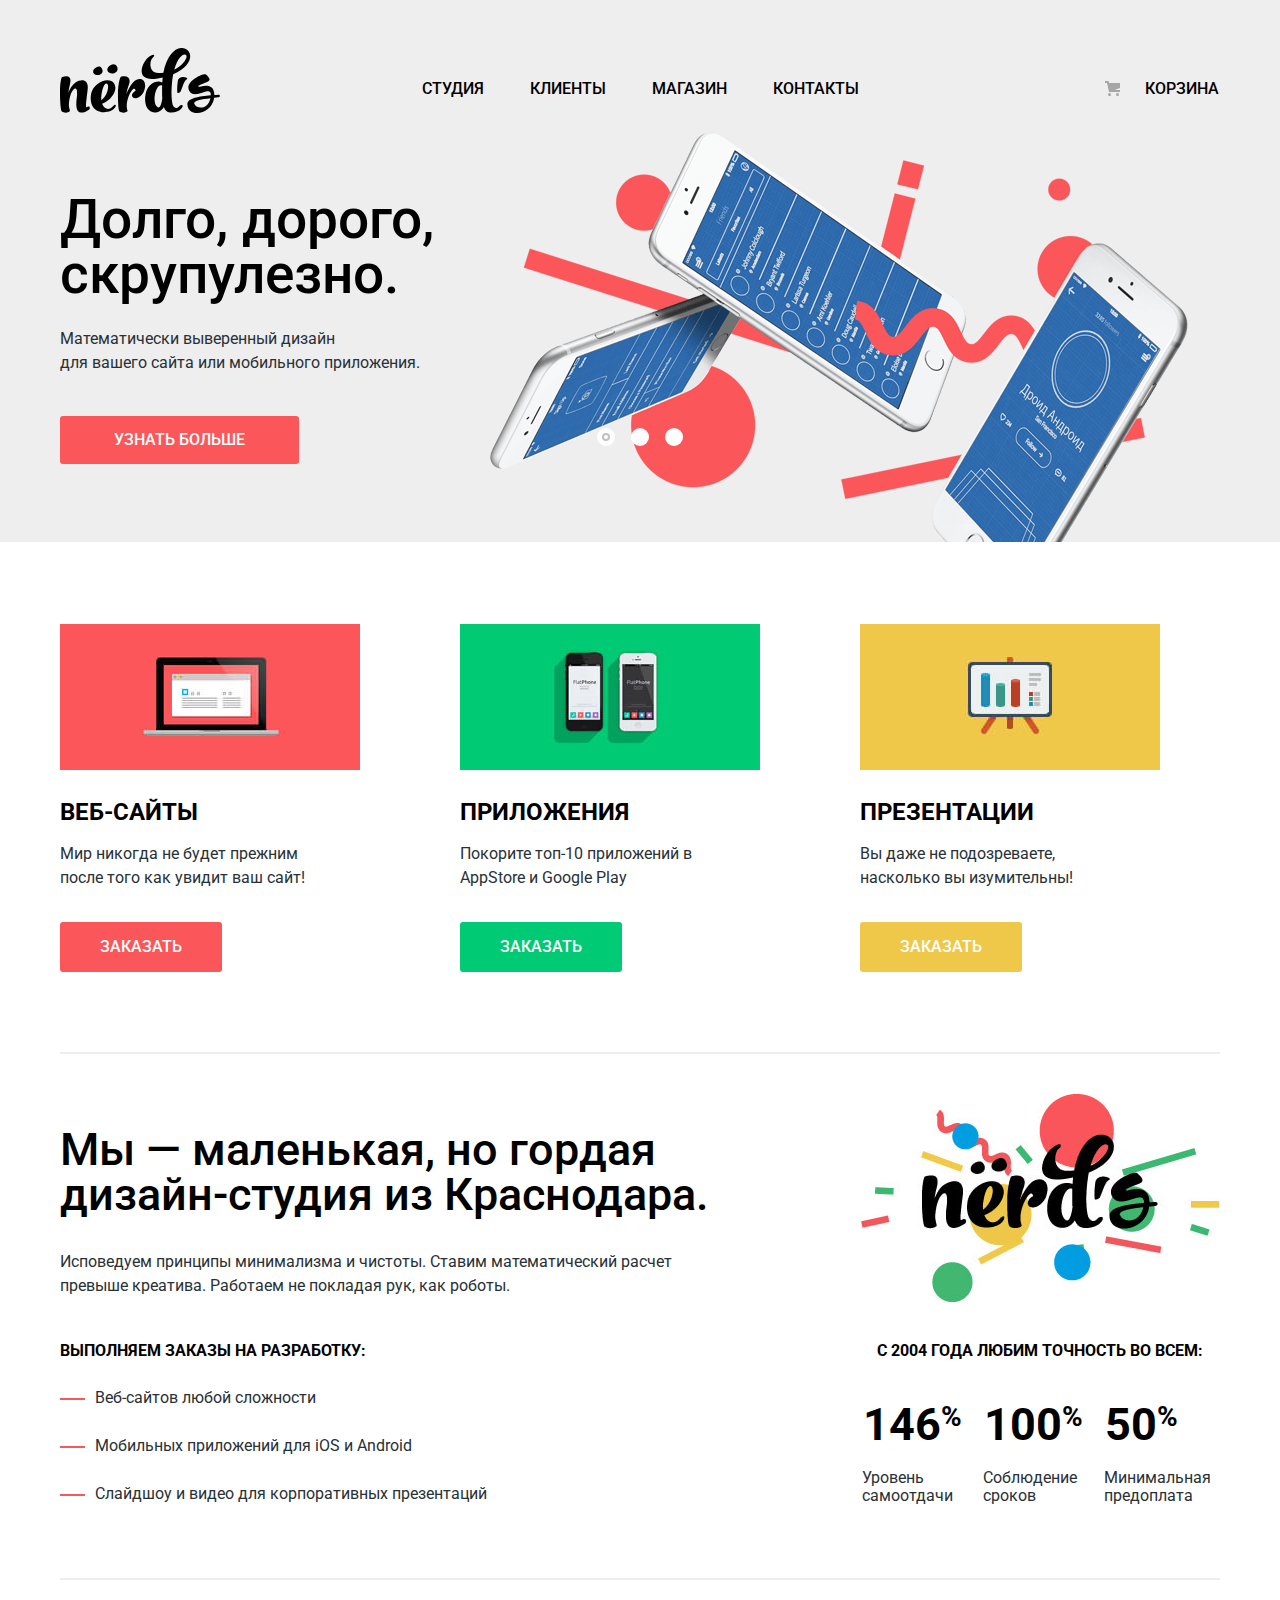
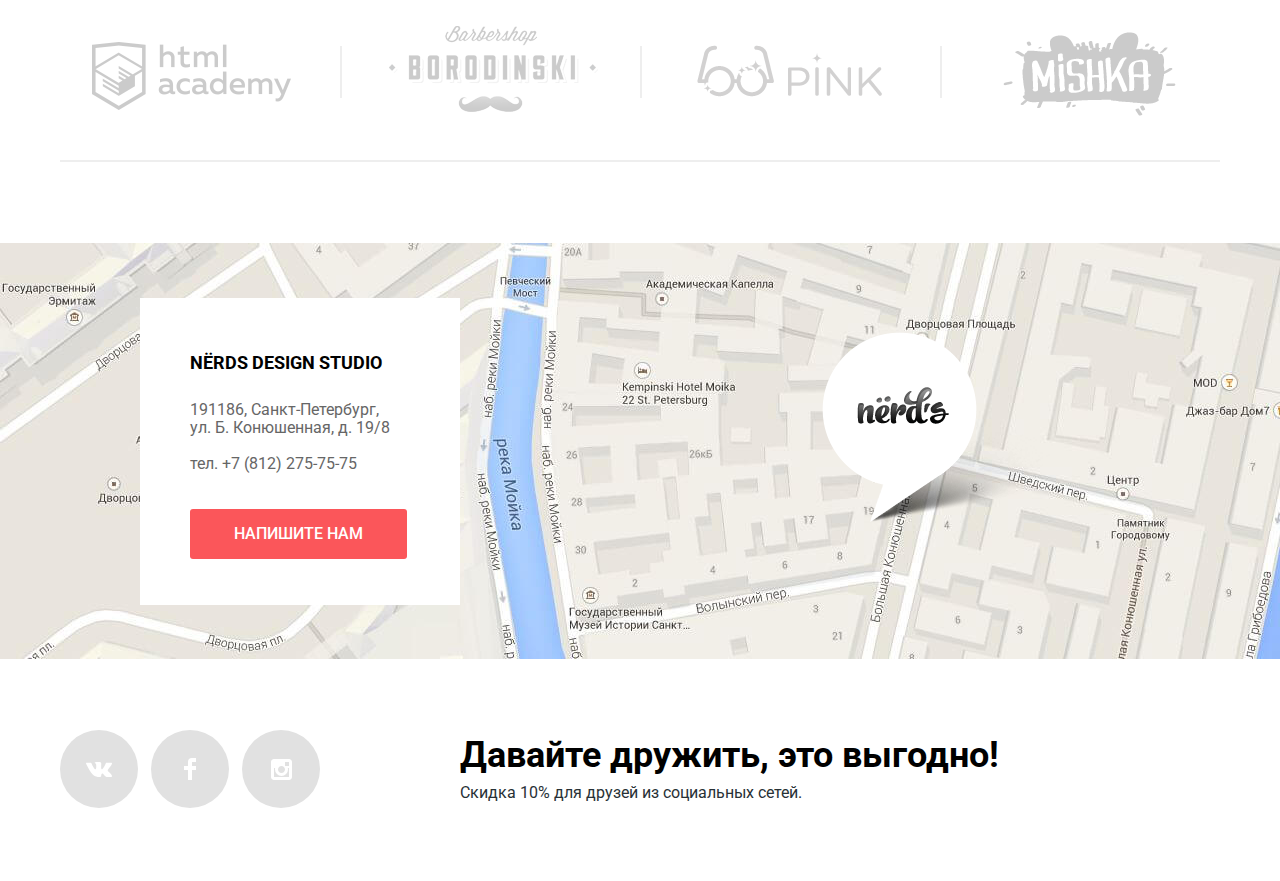
==== commit 66e2109a: "Завершаем вёрстку личного проекта" ====
--- a/index.html
+++ b/index.html
@@ -6,6 +6,8 @@
     <link href="https://fonts.googleapis.com/css?family=Roboto:400,500,700&amp;subset=cyrillic" rel="stylesheet">
     <link href="css/normalize.css" rel="stylesheet">
     <link href="css/style.css" rel="stylesheet">
+    
+    
   </head>
   <body>
   	<header class="main-header">
@@ -132,21 +134,22 @@
     	</section>
    	</main>
     <footer class="main-footer">
-    	<div class="map">
+    	<iframe src="https://www.google.com/maps/embed?pb=!1m18!1m12!1m3!1d1998.5991043651613!2d30.32089461614341!3d59.938794181876276!2m3!1f0!2f0!3f0!3m2!1i1024!2i768!4f13.1!3m3!1m2!1s0x4696310fca5ba729%3A0xea9c53d4493c879f!2z0JHQvtC70YzRiNCw0Y8g0JrQvtC90Y7RiNC10L3QvdCw0Y8g0YPQuy4sIDE5LCDQodCw0L3QutGCLdCf0LXRgtC10YDQsdGD0YDQsywgMTkxMTg2!5e0!3m2!1sru!2sru!4v1512325537620"  height="416" allowfullscreen></iframe>
+    	<div class="map">    		
     		<img src="img/map.jpg" width="1440" height="416" alt="Карта">
-    		<span class="map-marker"><img src="img/map-marker.png" width="367" height="190" alt="Местонахождение дизайн-студии Нёрдс"></span>	
-    	</div>	   
-    	<div class="contacts">
-    		<h2>Nёrds Design Studio</h2>
-    		<p class="main-contacts adress">
-    			191186, Санкт-Петербург,<br>
-    			ул. Б. Конюшенная, д. 19/8
-    		</p>
-    		<p class="main-contacts phone">
-    			тел. +7 (812) 275-75-75
-    		</p>
-    		<a href="#" class="button button-write">Напишите нам</a>
-    	</div>
+    		<span class="map-marker"><img src="img/map-marker.png" width="367" height="190" alt="Местонахождение дизайн-студии Нёрдс"></span>
+    		<div class="contacts">
+    			<h2>Nёrds Design Studio</h2>
+    			<p class="main-contacts adress">
+    				191186, Санкт-Петербург,<br>
+    				ул. Б. Конюшенная, д. 19/8
+    			</p>
+    			<p class="main-contacts phone">
+    				тел. +7 (812) 275-75-75
+    			</p>
+    			<a class="button button-write" href="write.html">Напишите нам</a>
+    		</div>
+    	</div>	     	
     	<div class="container">
     		<ul class="footer-social">
    				<li><a href="#" class="social-button social-button-vk"><span class="visually-hidden">Вконтакте</span><svg xmlns="http://www.w3.org/2000/svg" width="26" height="15" viewBox="0 0 26 15"><path fill="#FFF" d="M16.138 11.51c.956-.309 2.18 2.04 3.483 2.939.978.681 1.727.534 1.727.534l3.473-.05s1.815-.112.957-1.554c-.071-.12-.503-1.069-2.585-3.022-2.177-2.043-1.882-1.712.739-5.244 1.597-2.153 2.236-3.468 2.036-4.028-.192-.539-1.365-.399-1.365-.399L20.69.713c-.381.001-.704.119-.851.515-.003.004-.621 1.666-1.445 3.079-1.741 2.989-2.436 3.148-2.724 2.961-.661-.433-.494-1.737-.494-2.664 0-2.897.432-4.105-.846-4.417-.427-.104-.739-.172-1.828-.182-1.392-.021-2.574 0-3.244.329-.445.223-.786.712-.579.74.26.035.843.16 1.155.586.401.552.389 1.789.389 1.789s.229 3.411-.54 3.834c-.528.29-1.25-.302-2.803-3.016-.793-1.388-1.392-2.922-1.392-2.922s-.116-.285-.326-.441c-.25-.185-.6-.244-.6-.244L.848.684S.29.7.085.946c-.182.218-.015.668-.015.668s2.909 6.881 6.203 10.347c3.02 3.182 6.452 2.971 6.452 2.971h1.555s.469-.054.709-.312c.224-.24.214-.691.214-.691s-.031-2.109.935-2.419z"/></svg></a></li>
@@ -166,7 +169,7 @@
    				<div class="write-us">
    					<p class="modal-item">
    						<label for="user-name">Ваше имя:</label><br>
-   						<input id="user-name" type="text" name="name" placeholder="Представьтесь, пожалуйста">
+   						<input id="user-name" type="text" name="fullname" placeholder="Представьтесь, пожалуйста">
    					</p>
    					<p class="modal-item">
    						<label for="user-email">Ваш e-mail:</label><br>
@@ -181,6 +184,7 @@
    				<button class="modal-close" type="button">Закрыть</button>
       	</form>
     	</section>
-   </div>
+    </div>
+    <script src="js/script.js"></script>
   </body>
 </html>--- a/css/style.css
+++ b/css/style.css
@@ -1,6 +1,6 @@
 html,
 body {
-	min-width: 1440px;
+	min-width: 1200px;
 	min-height: 2476px;
 }
 body {
@@ -176,7 +176,7 @@
   position: absolute;
   left: 230px;
   bottom: 104px;
-  z-index: 100;
+  z-index: 2;
   
   width: 160px;
   height: 18px;
@@ -357,17 +357,13 @@
 	padding: 0;
 	display: flex;
 	flex-wrap: wrap;
-	list-style: none;
+	list-style: none;	
 }
 .catalog-item {
 	position: relative;
 	width: 360px;
 	margin-right: 40px;	
 	margin-bottom: 68px;
-}
-.catalog-item:nth-child(5),
-.catalog-item:nth-child(6) {
-	margin-bottom: 55px;
 }
 .catalog-item:nth-child(2n) {
 	margin-right: 0;
@@ -716,7 +712,7 @@
 }
 .modal-buy {
 	position: absolute;
-	bottom: 4px;
+	bottom: 0;
 	left: 0;
 	width: 360px;
 	min-height: 230px;
@@ -761,9 +757,10 @@
 .pagination-list {
 	display: flex;
   flex-wrap: wrap;
-
-	padding: 0;
-	margin: 0;
+ 
+	padding: 0;
+	margin: 0;
+	margin-top: -14px;
 	margin-bottom: 57px;
 	list-style: none;	
 }
@@ -943,22 +940,33 @@
 }
 .main-footer {
 	position: relative;
+	z-index: 1;
 }
 .map {
-  margin-left: 71px;
+	width: 1440px;
+	margin: 0 auto;
+	position: relative;
 }
 .map-marker {
 	position: absolute;
 	top: 89px;
-	right: 460px;
+	right: 387px;
+	z-index: 2;
+}
+iframe {
+	position: absolute;
+	z-index: 3;
+	width: 100%;
+	border: none;
 }
 .contacts {
 	position: absolute;
 	top: 55px;
-	left: 212px;
+	left: 140px;
 	padding: 50px 50px 46px;
 	width: 220px;
 	background-color: #ffffff;
+	z-index: 4;
 }
 .main-contacts {
 	padding:0;
@@ -1038,9 +1046,49 @@
 	margin: 0;
 	margin-bottom: 76px;
 }
+@keyframes emergence {
+    0% {
+        transform: scale(0);
+        opacity: 0;       
+    }
+    50% {
+        transform: scale(1.1);  
+    }
+    80% {
+        transform: scale(0.8);
+        opacity: 0.5; 
+    }   
+    100% {
+        transform: scale(1);
+        opacity: 1; 
+    }       
+}
+@keyframes jolting {
+    0%,
+    100% {
+        transform: rotate(0deg);
+    }
+
+    20%,
+    50% {
+        transform: rotate(-4deg);
+    }
+
+    35% {
+        transform: rotate(4deg);
+    }
+    
+    65% {
+        transform: rotate(2deg);
+    }
+
+    80% {
+        transform: rotate(-2deg);
+    }                          
+}
 .modal-write {
 	position: fixed;
-	z-index: 200;
+	z-index: 5;
 	bottom: 181px;
 	left: 50%;
 	width: 760px;
@@ -1065,6 +1113,13 @@
   padding: 0;
   margin: 0;
   margin-bottom: 20px;
+}
+.modal-show {
+	display: block;
+	animation: emergence 0.5s;
+}
+.modal-error {
+  animation: jolting 0.6s;
 }
 .user input[type="text"],
 .user textarea {
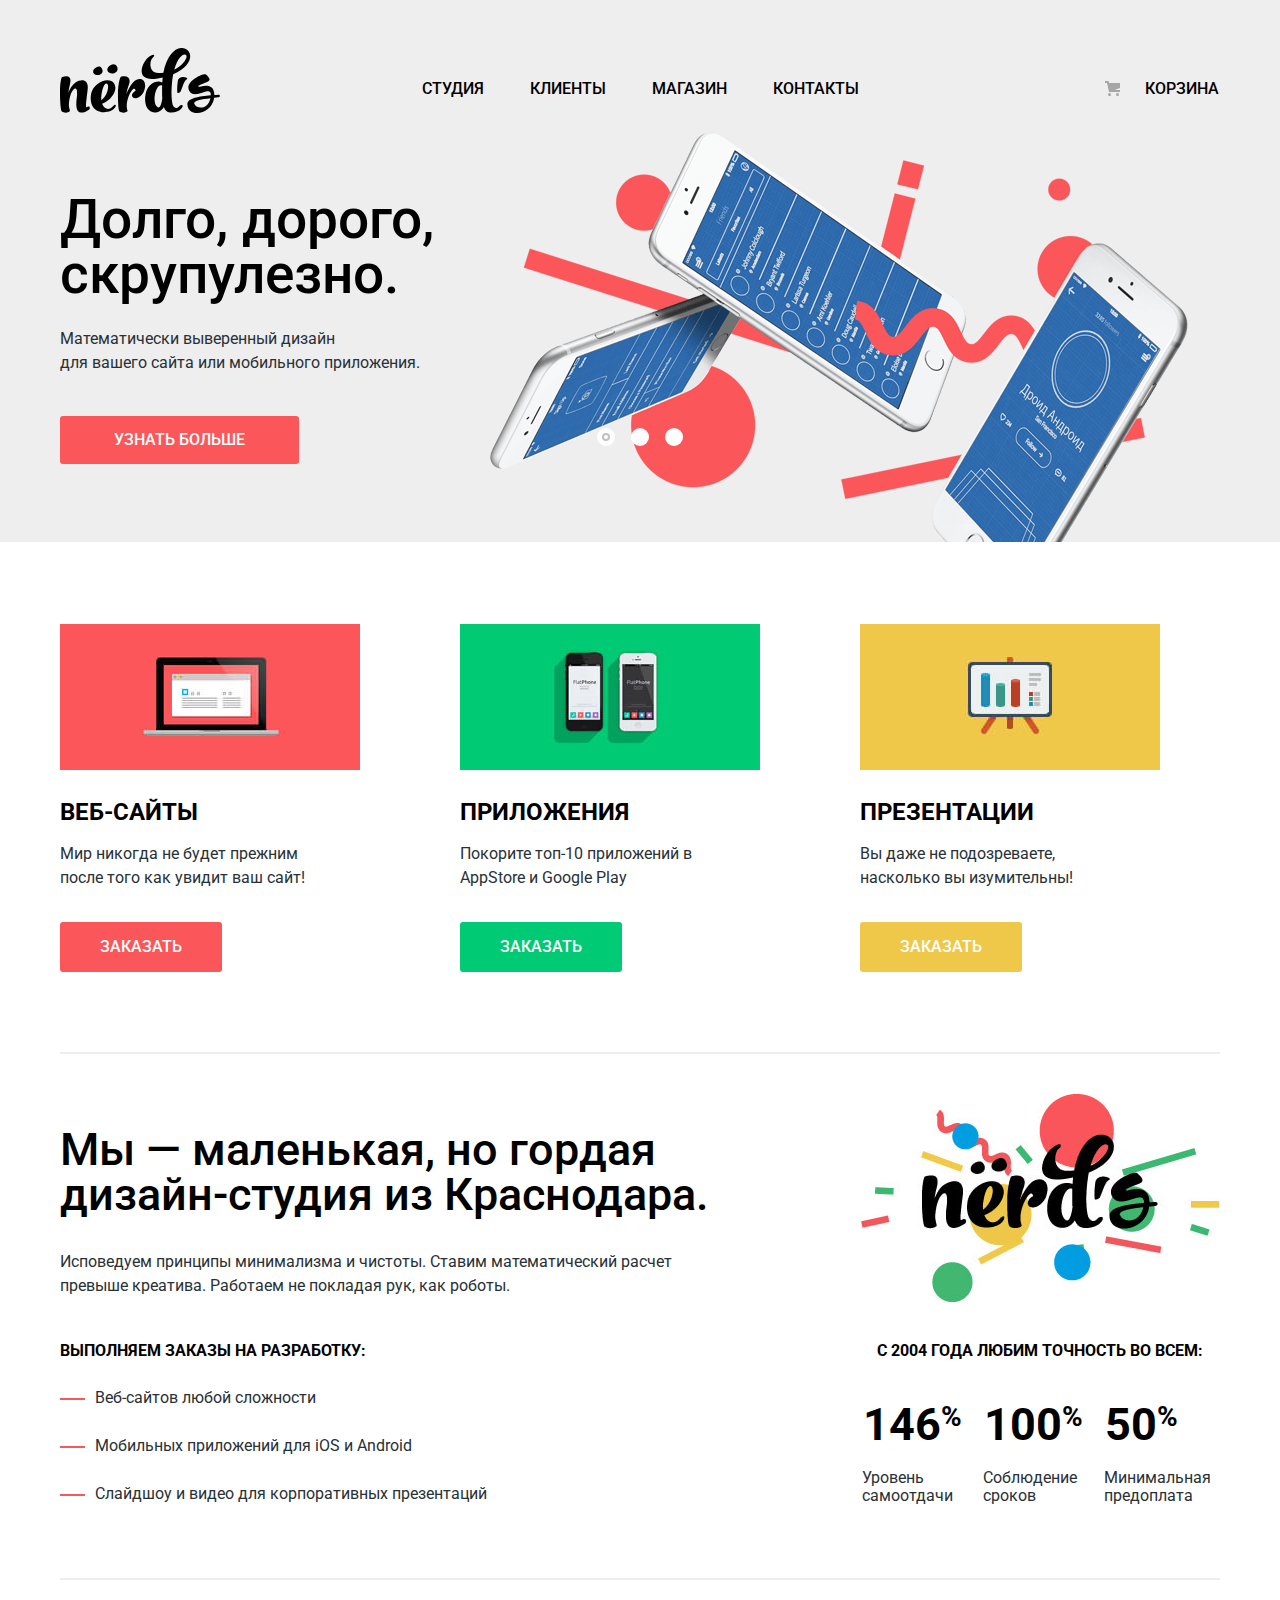
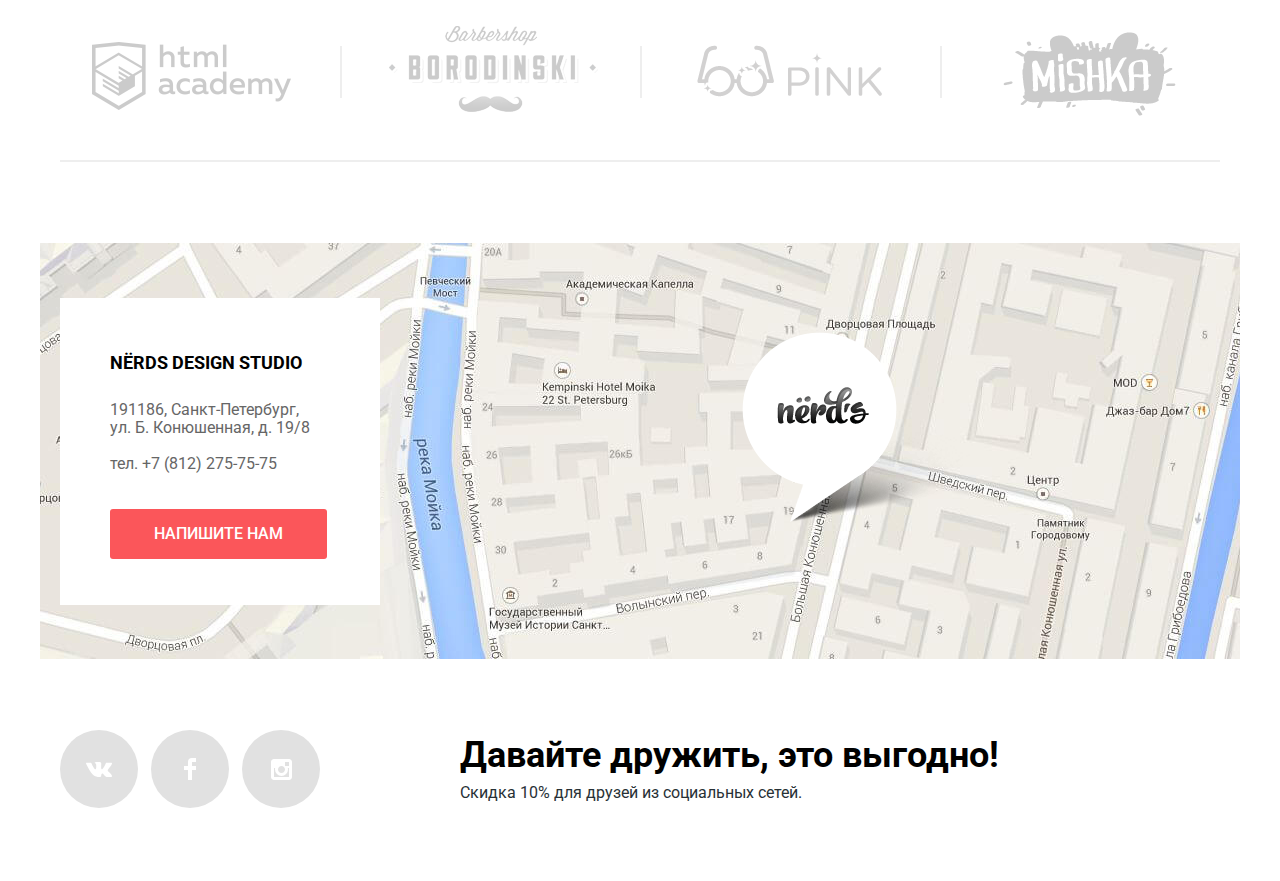
==== commit 80aaa4ec: "Завершаем вёрстку личного проекта" ====
--- a/index.html
+++ b/index.html
@@ -136,7 +136,7 @@
     <footer class="main-footer">
     	<iframe src="https://www.google.com/maps/embed?pb=!1m18!1m12!1m3!1d1998.5991043651613!2d30.32089461614341!3d59.938794181876276!2m3!1f0!2f0!3f0!3m2!1i1024!2i768!4f13.1!3m3!1m2!1s0x4696310fca5ba729%3A0xea9c53d4493c879f!2z0JHQvtC70YzRiNCw0Y8g0JrQvtC90Y7RiNC10L3QvdCw0Y8g0YPQuy4sIDE5LCDQodCw0L3QutGCLdCf0LXRgtC10YDQsdGD0YDQsywgMTkxMTg2!5e0!3m2!1sru!2sru!4v1512325537620"  height="416" allowfullscreen></iframe>
     	<div class="map">    		
-    		<img src="img/map.jpg" width="1440" height="416" alt="Карта">
+    		<img src="img/map.jpg" width="1200" height="416" alt="Карта">
     		<span class="map-marker"><img src="img/map-marker.png" width="367" height="190" alt="Местонахождение дизайн-студии Нёрдс"></span>
     		<div class="contacts">
     			<h2>Nёrds Design Studio</h2>
--- a/css/style.css
+++ b/css/style.css
@@ -943,14 +943,14 @@
 	z-index: 1;
 }
 .map {
-	width: 1440px;
+	width: 1200px;
 	margin: 0 auto;
 	position: relative;
 }
 .map-marker {
 	position: absolute;
 	top: 89px;
-	right: 387px;
+	right: 267px;
 	z-index: 2;
 }
 iframe {
@@ -962,7 +962,7 @@
 .contacts {
 	position: absolute;
 	top: 55px;
-	left: 140px;
+	left: 20px;
 	padding: 50px 50px 46px;
 	width: 220px;
 	background-color: #ffffff;
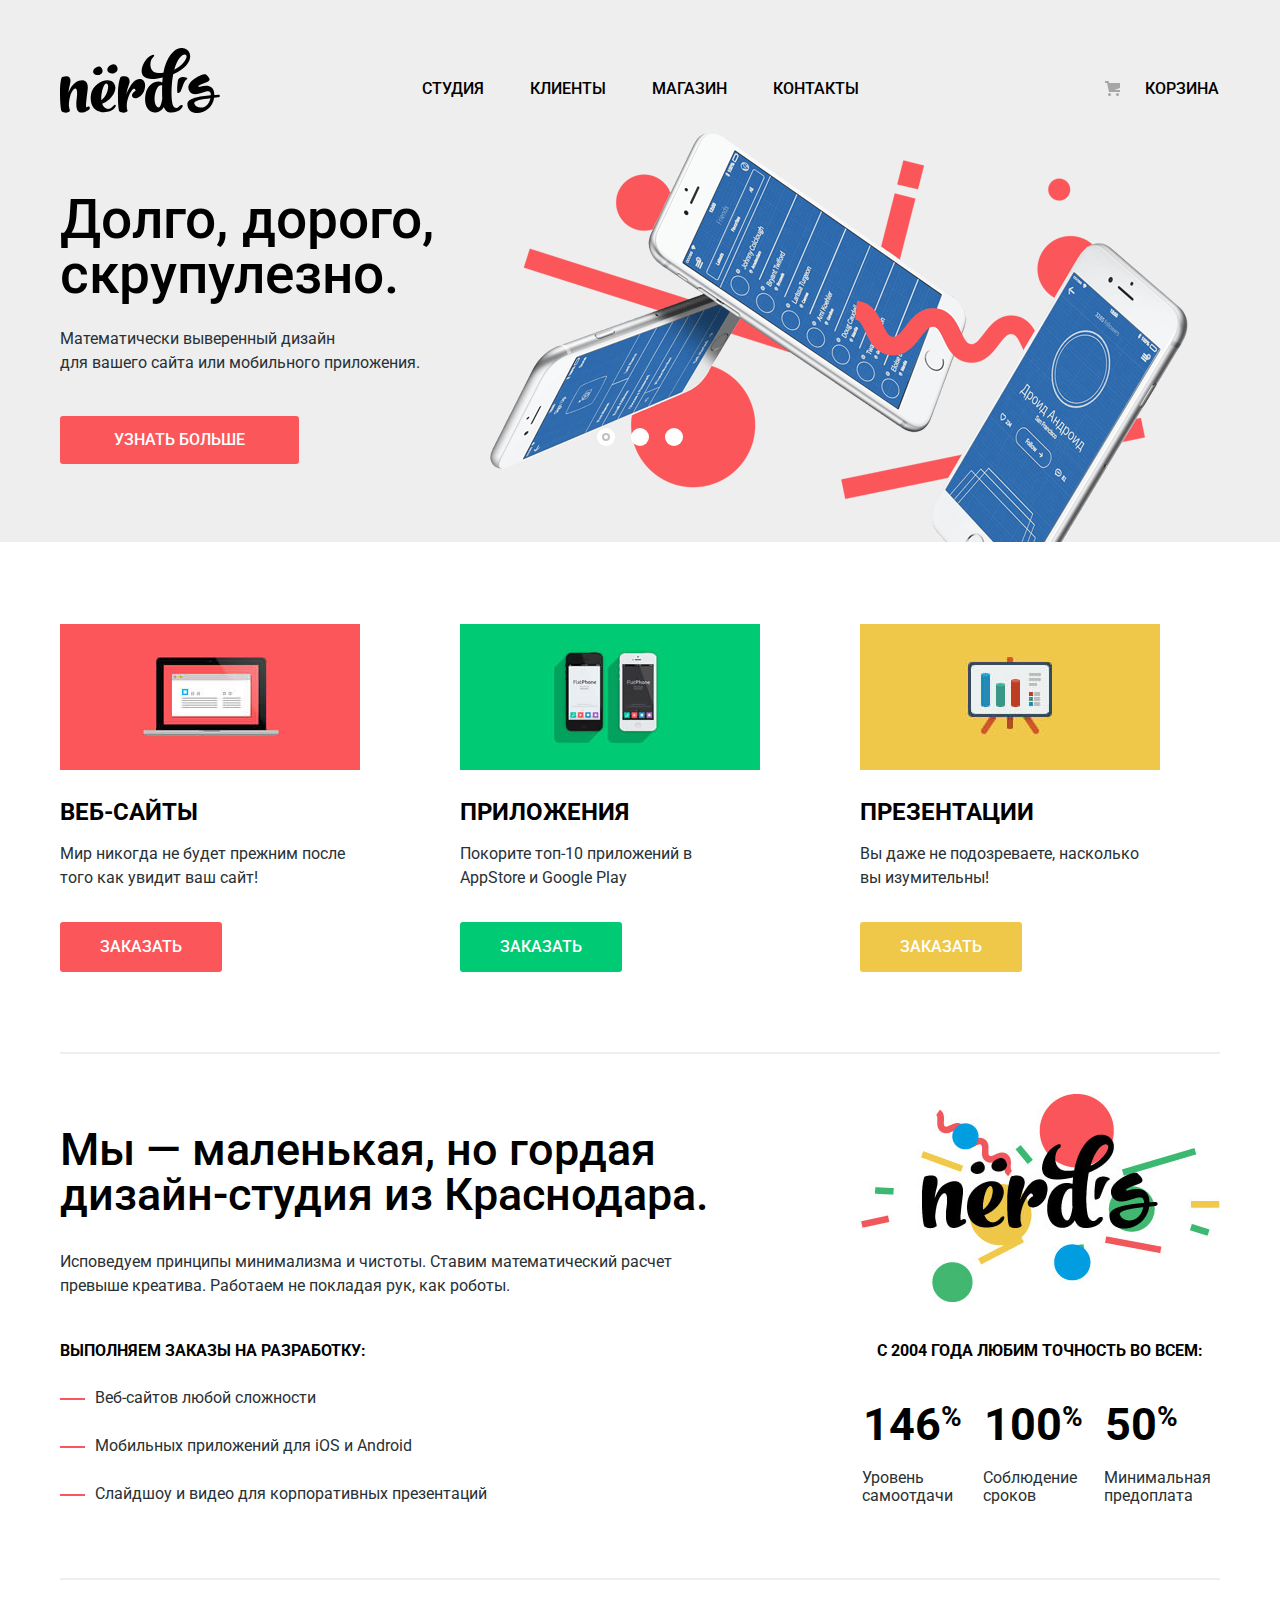
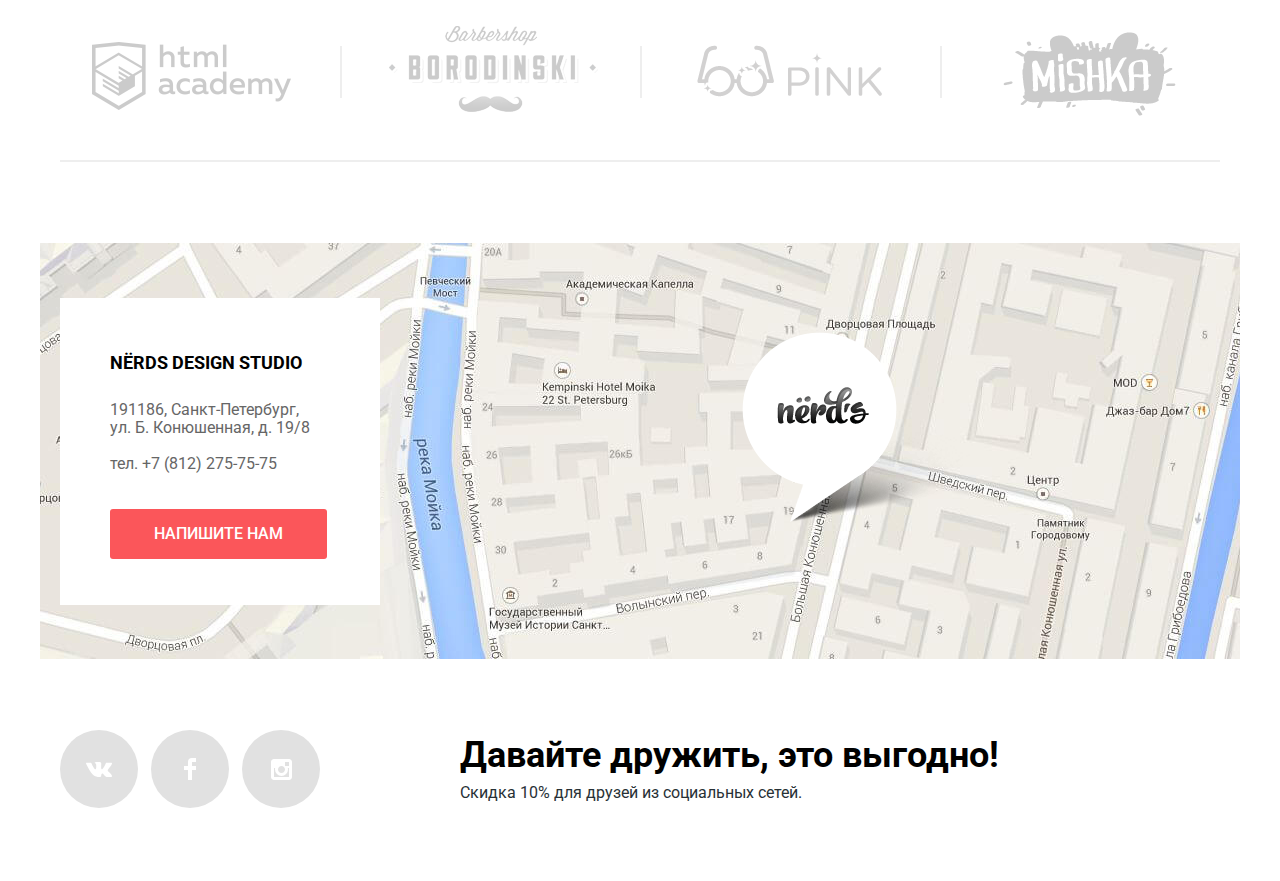
==== commit 4a090182: "Финальная проверка" ====
--- a/index.html
+++ b/index.html
@@ -1,190 +1,188 @@
 <!DOCTYPE html>
 <html lang="ru">
-	<head>
-		<meta charset="utf-8">
-		<title>HTML Academy: Нёрдс</title>
-    <link href="https://fonts.googleapis.com/css?family=Roboto:400,500,700&amp;subset=cyrillic" rel="stylesheet">
-    <link href="css/normalize.css" rel="stylesheet">
-    <link href="css/style.css" rel="stylesheet">
-    
-    
-  </head>
-  <body>
-  	<header class="main-header">
-  		<nav class="main-navigation">
-  			<div class="container">
-  				<a class="main-header-logo">
-  					<img src="img/nerds-logo.svg" width="160" height="65" alt="Логотип дизайн-студии Нёрдс">
-  				</a>
-  				<ul class="site-navigation">
-  			  	<li><a class="site-navigation-item" href="studio.html">Студия</a></li>
-  					<li><a class="site-navigation-item" href="customers.html">Клиенты</a></li>
-  					<li><a class="site-navigation-item" href="catalog.html">Магазин</a></li>
-  			  	<li><a class="site-navigation-item" href="contacts.html">Контакты</a></li>
-  				</ul>
-  				<div class="user-navigation">
-          	<a class="basket-link" href="basket.html">Корзина</a>
-        	</div>
-      	</div>
-  		</nav>
-  	</header>
-  	<div class="slider-group">
-  		<div class="container">
-  			<h1 class="visually-hidden">Дизайн-студия Нёрдс</h1>
-  			<section class="slider">
-  			  <h2 class="visually-hidden">Слайдер</h2>
-  			  <input class="visually-hidden" type="radio" id="product-1" name="toggle" checked>
-        	<input class="visually-hidden" type="radio" id="product-2" name="toggle">
-        	<input class="visually-hidden" type="radio" id="product-3" name="toggle">
-  			  <div class="slider-controls">
-          	<label class="slider-controls-item slider-controls-item--1" for="product-1">Первый</label>
-          	<label class="slider-controls-item slider-controls-item--2" for="product-2">Второй</label>
-          	<label class="slider-controls-item slider-controls-item--3" for="product-3">Третий</label>
-        	</div>
-  			  <ul class="slider-list">
-  					<li class="slider-item">
-  						<h3 class="slider-title">Долго, дорого,<br> скрупулезно.</h3>
-  						<p>Математически выверенный дизайн<br> для вашего сайта или мобильного приложения.</p>
-  						<a class="slider-item-button button" href="learn-more.html">Узнать больше</a>
-  					</li>
-  					<li class="slider-item">
-  						<h3 class="slider-title">Любим математику как никто другой</h3>
-  						<p>Никакого креатива, только математические формулы для расчета идеальных пропорций.</p>
-  						<a class="slider-item-button button" href="learn-more.html">Узнать больше</a>
-  					</li>
-  					<li class="slider-item">
-  						<h3 class="slider-title">Только ночь,<br> только хардкор</h3>
-  						<p>Работать днем, как все?Мы против этого.<br> Ближе к полуночи работа только начинается.</p> 
-  						<a class="slider-item-button button" href="learn-more.html">Узнать больше</a>
-  					</li>
-  				</ul>
-    		</section>
-    	</div>
+<head>
+  <meta charset="utf-8">
+  <title>HTML Academy: Нёрдс</title>
+  <link href="https://fonts.googleapis.com/css?family=Roboto:400,500,700&amp;subset=cyrillic" rel="stylesheet">
+  <link href="css/normalize.css" rel="stylesheet">
+  <link href="css/style.min.css" rel="stylesheet">
+</head>
+<body>
+  <header class="main-header">
+    <nav class="main-navigation">
+      <div class="container">
+        <a class="main-header-logo">
+          <img src="img/nerds-logo.svg" width="160" height="65" alt="Логотип дизайн-студии Нёрдс">
+        </a>
+        <ul class="site-navigation">
+          <li><a class="site-navigation-item" href="studio.html">Студия</a></li>
+          <li><a class="site-navigation-item" href="customers.html">Клиенты</a></li>
+          <li><a class="site-navigation-item" href="catalog.html">Магазин</a></li>
+          <li><a class="site-navigation-item" href="contacts.html">Контакты</a></li>
+        </ul>
+        <div class="user-navigation">
+          <a class="basket-link" href="basket.html">Корзина</a>
+        </div>
+      </div>
+    </nav>
+  </header>
+  <div class="slider-group">
+    <div class="container">
+      <h1 class="visually-hidden">Дизайн-студия Нёрдс</h1>
+      <section class="slider">
+        <h2 class="visually-hidden">Слайдер</h2>
+        <input class="visually-hidden" type="radio" id="product-1" name="toggle" checked>
+        <input class="visually-hidden" type="radio" id="product-2" name="toggle">
+        <input class="visually-hidden" type="radio" id="product-3" name="toggle">
+        <div class="slider-controls">
+          <label class="slider-controls-item slider-controls-item--1" for="product-1">Первый</label>
+          <label class="slider-controls-item slider-controls-item--2" for="product-2">Второй</label>
+          <label class="slider-controls-item slider-controls-item--3" for="product-3">Третий</label>
+        </div>
+        <ul class="slider-list">
+          <li class="slider-item">
+            <h3 class="slider-title">Долго, дорого,<br> скрупулезно.</h3>
+            <p>Математически выверенный дизайн<br> для вашего сайта или мобильного приложения.</p>
+            <a class="slider-item-button button" href="learn-more.html">Узнать больше</a>
+          </li>
+          <li class="slider-item">
+            <h3 class="slider-title">Любим математику как никто другой</h3>
+            <p>Никакого креатива, только математические формулы для расчета идеальных пропорций.</p>
+            <a class="slider-item-button button" href="learn-more.html">Узнать больше</a>
+          </li>
+          <li class="slider-item">
+            <h3 class="slider-title">Только ночь,<br> только хардкор</h3>
+            <p>Работать днем, как все?Мы против этого.<br> Ближе к полуночи работа только начинается.</p>
+            <a class="slider-item-button button" href="learn-more.html">Узнать больше</a>
+          </li>
+        </ul>
+      </section>
     </div>
-    <main class="container">
-    	<section class="services">
-    		<h2 class="visually-hidden">Услуги</h2>
-    		<ul class="services-list">
-    			<li class="services-item">
-    				<img src="img/illustration-1.jpg" width="300" height="146" alt="Веб-сайты">
-    				<h3>Веб-сайты</h3>
-    				<p>Мир никогда не будет прежним<br> после того как увидит ваш сайт!</p>
-    				<a href="#" class="button button-pink">Заказать</a>
-    			</li>
-    			<li class="services-item">
-    				<img src="img/illustration-2.jpg" width="300" height="146" alt="Приложения">
-    				<h3>Приложения</h3>
-    				<p>Покорите топ-10 приложений в<br> AppStore и Google Play</p>
-    				<a href="#" class="button button-green">Заказать</a>
-    			</li>
-    			<li class="services-item">
-    				<img src="img/illustration-3.jpg" width="300" height="146" alt="Презентации">
-    				<h3>Презентации</h3>
-    				<p>Вы даже не подозреваете,<br> насколько вы изумительны!</p>
-    				<a href="#" class="button button-yellow">Заказать</a>
-    			</li>
-    		</ul>
-    	</section>
-    	<div class="index-columns">
-    		<section class="about-us">
-    		  <h2 class="visually-hidden">О нас</h2>
-    		  <p class="about-studio">Мы — маленькая, но гордая дизайн-студия из Краснодара.</p>
-    			<p class="studio-principles">Исповедуем принципы минимализма и чистоты. Ставим математический расчет<br> превыше креатива. Работаем не покладая рук, как роботы.</p>
-    			<h3>Выполняем заказы на разработку:</h3>
-    			<ul class="orders-list">
-    				<li class="orders-item">Веб-сайтов любой сложности</li>
-    				<li class="orders-item">Мобильных приложений для iOS и Android</li>
-    				<li class="orders-item">Слайдшоу и видео для корпоративных презентаций</li>
-    			</ul>
-    		</section>
-    		<section class="statistics">
-    			<h2 class="visually-hidden">Статистика</h2>
-    			<img src="img/nerds-illustration.jpg" width="360" height="208" alt="Нёрдс">
-    			<table class="facts">
-    				<caption class="table-title">С 2004 года любим точность во всем:</caption>
-    				<tr class="percent">
-    					<td class="facts-percent">146<sup>%</sup></td>
-    					<td class="facts-percent">100<sup>%</sup></td>
-    					<td class="facts-percent">50<sup>%</sup></td>
-    				</tr>
-    				<tr class="conditions">
-    					<td class="facts-conditions">Уровень самоотдачи</td>
-    					<td class="facts-conditions">Соблюдение сроков</td>
-    					<td class="facts-conditions">Минимальная предоплата</td>
-    				</tr>
-    			</table>
-    		</section>
-    	</div>
-    	<section class="partners">
-    		<h2 class="visually-hidden">Партнеры</h2>
-    		<ul class="partners-list">
-    			<li class="partners-item">
-    				<a href="https://htmlacademy.ru/intensive/htmlcss"><img src="img/logo-1.png" width="260" height="180" alt="Логотип html-академии"></a>
-    			</li>
-    			<li class="partners-item">
-    				<a href="borodinski.html"><img src="img/logo-2.png" width="260" height="180" alt="Логотип барбершопа Бородинский"></a>
-    			</li>
-    			<li class="partners-item">
-    				<a href="pink.html"><img src="img/logo-3.png" width="260" height="180" alt="Логотип Пинк"></a>
-    			</li>
-    			<li class="partners-item">
-    				<a href="mishka.html"><img src="img/logo-4.png" width="260" height="180" alt="Логотип Мишка"></a>
-    			</li>
-    		</ul>
-    	</section>
-   	</main>
-    <footer class="main-footer">
-    	<iframe src="https://www.google.com/maps/embed?pb=!1m18!1m12!1m3!1d1998.5991043651613!2d30.32089461614341!3d59.938794181876276!2m3!1f0!2f0!3f0!3m2!1i1024!2i768!4f13.1!3m3!1m2!1s0x4696310fca5ba729%3A0xea9c53d4493c879f!2z0JHQvtC70YzRiNCw0Y8g0JrQvtC90Y7RiNC10L3QvdCw0Y8g0YPQuy4sIDE5LCDQodCw0L3QutGCLdCf0LXRgtC10YDQsdGD0YDQsywgMTkxMTg2!5e0!3m2!1sru!2sru!4v1512325537620"  height="416" allowfullscreen></iframe>
-    	<div class="map">    		
-    		<img src="img/map.jpg" width="1200" height="416" alt="Карта">
-    		<span class="map-marker"><img src="img/map-marker.png" width="367" height="190" alt="Местонахождение дизайн-студии Нёрдс"></span>
-    		<div class="contacts">
-    			<h2>Nёrds Design Studio</h2>
-    			<p class="main-contacts adress">
-    				191186, Санкт-Петербург,<br>
-    				ул. Б. Конюшенная, д. 19/8
-    			</p>
-    			<p class="main-contacts phone">
-    				тел. +7 (812) 275-75-75
-    			</p>
-    			<a class="button button-write" href="write.html">Напишите нам</a>
-    		</div>
-    	</div>	     	
-    	<div class="container">
-    		<ul class="footer-social">
-   				<li><a href="#" class="social-button social-button-vk"><span class="visually-hidden">Вконтакте</span><svg xmlns="http://www.w3.org/2000/svg" width="26" height="15" viewBox="0 0 26 15"><path fill="#FFF" d="M16.138 11.51c.956-.309 2.18 2.04 3.483 2.939.978.681 1.727.534 1.727.534l3.473-.05s1.815-.112.957-1.554c-.071-.12-.503-1.069-2.585-3.022-2.177-2.043-1.882-1.712.739-5.244 1.597-2.153 2.236-3.468 2.036-4.028-.192-.539-1.365-.399-1.365-.399L20.69.713c-.381.001-.704.119-.851.515-.003.004-.621 1.666-1.445 3.079-1.741 2.989-2.436 3.148-2.724 2.961-.661-.433-.494-1.737-.494-2.664 0-2.897.432-4.105-.846-4.417-.427-.104-.739-.172-1.828-.182-1.392-.021-2.574 0-3.244.329-.445.223-.786.712-.579.74.26.035.843.16 1.155.586.401.552.389 1.789.389 1.789s.229 3.411-.54 3.834c-.528.29-1.25-.302-2.803-3.016-.793-1.388-1.392-2.922-1.392-2.922s-.116-.285-.326-.441c-.25-.185-.6-.244-.6-.244L.848.684S.29.7.085.946c-.182.218-.015.668-.015.668s2.909 6.881 6.203 10.347c3.02 3.182 6.452 2.971 6.452 2.971h1.555s.469-.054.709-.312c.224-.24.214-.691.214-.691s-.031-2.109.935-2.419z"/></svg></a></li>
-   				<li><a href="#" class="social-button social-button-fb"><span class="visually-hidden">Фейсбук</span><svg xmlns="http://www.w3.org/2000/svg" width="12" height="22" viewBox="0 0 12 22"><path fill="#FFF" d="M12 4V0H8a4 4 0 0 0-4 4v4H0v4h4v10h4V12h4V8H8V4h4z"/></svg></a></li>
-   				<li><a href="#" class="social-button social-button-in"><span class="visually-hidden">Инстаграм</span><svg xmlns="http://www.w3.org/2000/svg" width="21" height="21" viewBox="0 0 21 21"><path fill="#FFF" d="M18 0H3C1.35 0 0 1.35 0 3v15c0 1.65 1.35 3 3 3h15c1.65 0 3-1.35 3-3V3c0-1.65-1.35-3-3-3zm-7.5 7c1.93 0 3.5 1.57 3.5 3.5S12.43 14 10.5 14 7 12.43 7 10.5 8.57 7 10.5 7zM18 18H3V9h1.181A6.504 6.504 0 0 0 4 10.5a6.5 6.5 0 1 0 13 0 6.45 6.45 0 0 0-.181-1.5H18v9zm0-11h-4V3h4v4z"/></svg></a></li>
-   			</ul>
-   			<div class="friendship">
-   				<h3>Давайте дружить, это выгодно!</h3> 
-   				<p class="footer-item">Скидка 10% для друзей из социальных сетей.</p>
-   			</div>
-   		</div>
-    </footer>
+  </div>
+  <main class="container">
+    <section class="services">
+      <h2 class="visually-hidden">Услуги</h2>
+      <ul class="services-list">
+        <li class="services-item">
+          <img src="img/illustration-1.jpg" width="300" height="146" alt="Веб-сайты">
+          <h3>Веб-сайты</h3>
+          <p>Мир никогда не будет прежним после того как увидит ваш сайт!</p>
+          <a href="#" class="button button-pink">Заказать</a>
+        </li>
+        <li class="services-item">
+          <img src="img/illustration-2.jpg" width="300" height="146" alt="Приложения">
+          <h3>Приложения</h3>
+          <p>Покорите топ-10 приложений в AppStore и Google Play</p>
+          <a href="#" class="button button-green">Заказать</a>
+        </li>
+        <li class="services-item">
+          <img src="img/illustration-3.jpg" width="300" height="146" alt="Презентации">
+          <h3>Презентации</h3>
+          <p>Вы даже не подозреваете, насколько вы изумительны!</p>
+          <a href="#" class="button button-yellow">Заказать</a>
+        </li>
+      </ul>
+    </section>
+    <div class="index-columns">
+      <section class="about-us">
+        <h2 class="visually-hidden">О нас</h2>
+        <p class="about-studio">Мы — маленькая, но гордая дизайн-студия из Краснодара.</p>
+        <p class="studio-principles">Исповедуем принципы минимализма и чистоты. Ставим математический расчет<br> превыше креатива. Работаем не покладая рук, как роботы.</p>
+        <h3>Выполняем заказы на разработку:</h3>
+        <ul class="orders-list">
+          <li class="orders-item">Веб-сайтов любой сложности</li>
+          <li class="orders-item">Мобильных приложений для iOS и Android</li>
+          <li class="orders-item">Слайдшоу и видео для корпоративных презентаций</li>
+        </ul>
+      </section>
+      <section class="statistics">
+        <h2 class="visually-hidden">Статистика</h2>
+        <img src="img/nerds-illustration.jpg" width="360" height="208" alt="Нёрдс">
+        <table class="facts">
+          <caption class="table-title">С 2004 года любим точность во всем:</caption>
+          <tr class="percent">
+            <td class="facts-percent">146<sup>%</sup></td>
+            <td class="facts-percent">100<sup>%</sup></td>
+            <td class="facts-percent">50<sup>%</sup></td>
+          </tr>
+          <tr class="conditions">
+            <td class="facts-conditions">Уровень самоотдачи</td>
+            <td class="facts-conditions">Соблюдение сроков</td>
+            <td class="facts-conditions">Минимальная предоплата</td>
+          </tr>
+        </table>
+      </section>
+    </div>
+    <section class="partners">
+      <h2 class="visually-hidden">Партнеры</h2>
+      <ul class="partners-list">
+        <li class="partners-item">
+          <a href="https://htmlacademy.ru/intensive/htmlcss"><img src="img/logo-1.png" width="260" height="180" alt="Логотип html-академии"></a>
+        </li>
+        <li class="partners-item">
+          <a href="borodinski.html"><img src="img/logo-2.png" width="260" height="180" alt="Логотип барбершопа Бородинский"></a>
+        </li>
+        <li class="partners-item">
+          <a href="pink.html"><img src="img/logo-3.png" width="260" height="180" alt="Логотип Пинк"></a>
+        </li>
+        <li class="partners-item">
+          <a href="mishka.html"><img src="img/logo-4.png" width="260" height="180" alt="Логотип Мишка"></a>
+        </li>
+      </ul>
+    </section>
+  </main>
+  <footer class="main-footer">
+    <iframe src="https://www.google.com/maps/embed?pb=!1m18!1m12!1m3!1d1998.5991043651613!2d30.32089461614341!3d59.938794181876276!2m3!1f0!2f0!3f0!3m2!1i1024!2i768!4f13.1!3m3!1m2!1s0x4696310fca5ba729%3A0xea9c53d4493c879f!2z0JHQvtC70YzRiNCw0Y8g0JrQvtC90Y7RiNC10L3QvdCw0Y8g0YPQuy4sIDE5LCDQodCw0L3QutGCLdCf0LXRgtC10YDQsdGD0YDQsywgMTkxMTg2!5e0!3m2!1sru!2sru!4v1512325537620"  height="416" allowfullscreen></iframe>
+    <div class="map">
+      <img src="img/map.jpg" width="1200" height="416" alt="Карта">
+      <span class="map-marker"><img src="img/map-marker.png" width="367" height="190" alt="Местонахождение дизайн-студии Нёрдс"></span>
+      <div class="contacts">
+        <h2>Nёrds Design Studio</h2>
+        <p class="main-contacts adress">
+          191186, Санкт-Петербург,<br>
+          ул. Б. Конюшенная, д. 19/8
+        </p>
+        <p class="main-contacts phone">
+          тел. +7 (812) 275-75-75
+        </p>
+        <a class="button button-write" href="write.html">Напишите нам</a>
+      </div>
+    </div>
     <div class="container">
-    	<section class="modal modal-write">
-    		<h2>Напишите нам</h2>
-   			<form class="user" method="post" action="https://echo.htmlacademy.ru">
-   				<div class="write-us">
-   					<p class="modal-item">
-   						<label for="user-name">Ваше имя:</label><br>
-   						<input id="user-name" type="text" name="fullname" placeholder="Представьтесь, пожалуйста">
-   					</p>
-   					<p class="modal-item">
-   						<label for="user-email">Ваш e-mail:</label><br>
-   						<input id="user-email" type="text" name="email" placeholder="Для отправки ответа">
-   					</p> 
-   					<p class="modal-item">
-   						<label for="user-message">Текст письма:</label>
-   						<textarea id="user-message" name="message" rows="5" placeholder="В свободной форме"></textarea>
-   					</p>
-   					<button type="submit">Отправить</button>
-   				</div>
-   				<button class="modal-close" type="button">Закрыть</button>
-      	</form>
-    	</section>
+      <ul class="footer-social">
+        <li><a href="#" class="social-button social-button-vk"><span class="visually-hidden">Вконтакте</span><svg xmlns="http://www.w3.org/2000/svg" width="26" height="15" viewBox="0 0 26 15"><path fill="#FFF" d="M16.138 11.51c.956-.309 2.18 2.04 3.483 2.939.978.681 1.727.534 1.727.534l3.473-.05s1.815-.112.957-1.554c-.071-.12-.503-1.069-2.585-3.022-2.177-2.043-1.882-1.712.739-5.244 1.597-2.153 2.236-3.468 2.036-4.028-.192-.539-1.365-.399-1.365-.399L20.69.713c-.381.001-.704.119-.851.515-.003.004-.621 1.666-1.445 3.079-1.741 2.989-2.436 3.148-2.724 2.961-.661-.433-.494-1.737-.494-2.664 0-2.897.432-4.105-.846-4.417-.427-.104-.739-.172-1.828-.182-1.392-.021-2.574 0-3.244.329-.445.223-.786.712-.579.74.26.035.843.16 1.155.586.401.552.389 1.789.389 1.789s.229 3.411-.54 3.834c-.528.29-1.25-.302-2.803-3.016-.793-1.388-1.392-2.922-1.392-2.922s-.116-.285-.326-.441c-.25-.185-.6-.244-.6-.244L.848.684S.29.7.085.946c-.182.218-.015.668-.015.668s2.909 6.881 6.203 10.347c3.02 3.182 6.452 2.971 6.452 2.971h1.555s.469-.054.709-.312c.224-.24.214-.691.214-.691s-.031-2.109.935-2.419z"/></svg></a></li>
+        <li><a href="#" class="social-button social-button-fb"><span class="visually-hidden">Фейсбук</span><svg xmlns="http://www.w3.org/2000/svg" width="12" height="22" viewBox="0 0 12 22"><path fill="#FFF" d="M12 4V0H8a4 4 0 0 0-4 4v4H0v4h4v10h4V12h4V8H8V4h4z"/></svg></a></li>
+        <li><a href="#" class="social-button social-button-in"><span class="visually-hidden">Инстаграм</span><svg xmlns="http://www.w3.org/2000/svg" width="21" height="21" viewBox="0 0 21 21"><path fill="#FFF" d="M18 0H3C1.35 0 0 1.35 0 3v15c0 1.65 1.35 3 3 3h15c1.65 0 3-1.35 3-3V3c0-1.65-1.35-3-3-3zm-7.5 7c1.93 0 3.5 1.57 3.5 3.5S12.43 14 10.5 14 7 12.43 7 10.5 8.57 7 10.5 7zM18 18H3V9h1.181A6.504 6.504 0 0 0 4 10.5a6.5 6.5 0 1 0 13 0 6.45 6.45 0 0 0-.181-1.5H18v9zm0-11h-4V3h4v4z"/></svg></a></li>
+      </ul>
+      <div class="friendship">
+        <h3>Давайте дружить, это выгодно!</h3>
+        <p class="footer-item">Скидка 10% для друзей из социальных сетей.</p>
+      </div>
     </div>
-    <script src="js/script.js"></script>
-  </body>
+  </footer>
+  <div class="container">
+    <section class="modal modal-write">
+      <h2>Напишите нам</h2>
+      <form class="user" method="post" action="https://echo.htmlacademy.ru">
+        <div class="write-us">
+          <p class="modal-item">
+            <label for="user-name">Ваше имя:</label><br>
+            <input id="user-name" type="text" name="fullname" placeholder="Представьтесь, пожалуйста">
+          </p>
+          <p class="modal-item">
+            <label for="user-email">Ваш e-mail:</label><br>
+            <input id="user-email" type="text" name="email" placeholder="Для отправки ответа">
+          </p>
+          <p class="modal-item">
+            <label for="user-message">Текст письма:</label>
+            <textarea id="user-message" name="message" rows="5" placeholder="В свободной форме"></textarea>
+          </p>
+          <button type="submit">Отправить</button>
+        </div>
+        <button class="modal-close" type="button">Закрыть</button>
+      </form>
+    </section>
+  </div>
+  <script src="js/scripts.min.js"></script>
+</body>
 </html>--- a/css/style.min.css
+++ b/css/style.min.css
@@ -0,0 +1 @@
+@-webkit-keyframes emergence{0%{-webkit-transform:scale(0);transform:scale(0);opacity:0}50%{-webkit-transform:scale(1.1);transform:scale(1.1)}80%{-webkit-transform:scale(.8);transform:scale(.8);opacity:.5}to{-webkit-transform:scale(1);transform:scale(1);opacity:1}}@keyframes emergence{0%{-webkit-transform:scale(0);transform:scale(0);opacity:0}50%{-webkit-transform:scale(1.1);transform:scale(1.1)}80%{-webkit-transform:scale(.8);transform:scale(.8);opacity:.5}to{-webkit-transform:scale(1);transform:scale(1);opacity:1}}@-webkit-keyframes jolting{0%,to{-webkit-transform:rotate(0deg);transform:rotate(0deg)}20%,50%{-webkit-transform:rotate(-4deg);transform:rotate(-4deg)}35%{-webkit-transform:rotate(4deg);transform:rotate(4deg)}65%{-webkit-transform:rotate(2deg);transform:rotate(2deg)}80%{-webkit-transform:rotate(-2deg);transform:rotate(-2deg)}}@keyframes jolting{0%,to{-webkit-transform:rotate(0deg);transform:rotate(0deg)}20%,50%{-webkit-transform:rotate(-4deg);transform:rotate(-4deg)}35%{-webkit-transform:rotate(4deg);transform:rotate(4deg)}65%{-webkit-transform:rotate(2deg);transform:rotate(2deg)}80%{-webkit-transform:rotate(-2deg);transform:rotate(-2deg)}}body,html{min-width:1200px;min-height:2476px}body{margin:0;padding:0;font-family:"Roboto",Arial,sans-serif;font-size:16px;line-height:24px;font-weight:400;color:#283136;background-color:#fff}a{text-decoration:none}img{max-width:100%;height:auto}.visually-hidden:not(:focus):not(:active),input[type=checkbox].visually-hidden,input[type=radio].visually-hidden{position:absolute;width:1px;height:1px;margin:-1px;border:0;padding:0;white-space:nowrap;-webkit-clip-path:inset(100%);clip-path:inset(100%);clip:rect(0 0 0 0);overflow:hidden}.logo a:focus,.logo a:hover{opacity:.8}.logo a:active{opacity:.3}.main-header-logo{width:160;height:65;padding:0;margin:48px 202px -10px 0}.container,.main-navigation{display:-webkit-box;display:-ms-flexbox;display:flex}.main-navigation{font-size:16px;line-height:30px;font-weight:500;text-transform:uppercase;color:#000;background-color:#eee;width:100%}.container{width:1160px;padding:0 20px;margin:0 auto;-ms-flex-wrap:wrap;flex-wrap:wrap}.visually-hidden{position:absolute;width:1px;height:1px;clip:rect(0,0,0,0)}.site-navigation,.user-navigation{display:-webkit-box;display:-ms-flexbox;display:flex;padding:0;list-style:none}.site-navigation{-ms-flex-wrap:wrap;flex-wrap:wrap;width:500px;margin:42px 178px 0 0}.user-navigation{max-width:120px;margin:48px 0 10px}.site-navigation a,.user-navigation a{display:block;color:#000}.site-navigation a{position:relative;margin-right:46px;margin-top:32px}.user-navigation .basket-link{position:relative;padding-left:45px;margin-top:26px}.basket-link::before{content:"";position:absolute;width:16px;height:16px;top:7px;left:5px;background-image:url(../img/cart-icon.svg);background-repeat:no-repeat;background-position:0 0}.site-navigation a:focus,.site-navigation a:hover,.user-navigation a:focus,.user-navigation a:hover{color:#fb565a}.site-navigation a:active,.sort-items a,.user-navigation a:active{color:rgba(0,0,0,.3)}.site-navigation-current::after{content:"";position:absolute;top:34px;left:0;width:74px;height:2px;background-color:#fb565a}.page-title-wrapper{margin-bottom:57px;background-color:#eee}.page-title{font-size:55px;line-height:55px;font-weight:500;color:#000;background-color:#eee;margin:0 auto;padding:76px 0 110px;text-align:center}.slider{position:relative;width:100%}.slider-group{padding:0;background-color:#eee;width:100%;margin:0 0 82px}.slider-controls{position:absolute;left:230px;bottom:104px;z-index:2;width:160px;height:18px;text-align:center;font-size:0;-webkit-transform:translateX(270px);-ms-transform:translateX(270px);transform:translateX(270px)}.slider-controls label{position:relative;display:inline-block;width:18px;height:18px;padding:8px;vertical-align:middle;border-radius:50%;cursor:pointer}.slider-controls label::after{content:"";position:absolute;top:8px;left:8px;z-index:1;width:18px;height:18px;background:#fff;border-radius:50%}.slider-list{padding:0;margin:0;list-style:none}.slider-item{display:none;padding:78px 0}.slider-item:nth-child(1){background-image:url(../img/nerds-index-slide1.png);background-repeat:no-repeat;background-position:99% 0}.slider-item:nth-child(2),.slider-item:nth-child(3){background-image:url(../img/nerds-index-slide2.png);background-repeat:no-repeat;background-position:100% 0}.slider-item:nth-child(3){background-image:url(../img/nerds-index-slide3.png)}#product-1:checked~.slider-list .slider-item:nth-child(1),#product-2:checked~.slider-list .slider-item:nth-child(2),#product-3:checked~.slider-list .slider-item:nth-child(3){display:block}#product-1:checked~.slider-controls .slider-controls-item--1::before,#product-2:checked~.slider-controls .slider-controls-item--2::before,#product-3:checked~.slider-controls .slider-controls-item--3::before{content:"";position:absolute;left:50%;top:50%;z-index:2;width:4px;height:4px;margin:-4px;background-color:inherit;border:2px solid #c1c1c1;border-radius:50%}.slider-title{max-width:560px;margin:0 0 25px;font-size:55px;line-height:55px;color:#000;font-weight:500}.slider-item p{max-width:430px;margin:0 0 41px}.slider-item-button{padding:15px 54px}.sort-list{display:-webkit-box;display:-ms-flexbox;display:flex;margin-bottom:96px}.sort-items,.sort-title{line-height:18px;text-transform:uppercase}.sort-title{padding:0;font-weight:700;color:#000;margin:0 266px 0 0;font-size:18px}.sort-items{-webkit-box-pack:justify;-ms-flex-pack:justify;justify-content:space-between;margin:0;width:272px;list-style:none;font-size:14px}.sort-change,.sort-change-items,.sort-items{display:-webkit-box;display:-ms-flexbox;display:flex;padding:0}.sort-change-items{-webkit-box-pack:justify;-ms-flex-pack:justify;justify-content:space-between;list-style:none;margin:2px 0 0 48px;width:35px}.sort-change{-webkit-box-align:center;-ms-flex-align:center;align-items:center;margin:0;width:11px;height:11px}.sort-change:focus path,.sort-change:hover path{fill:#a6a6a6}.sort-change:active path{fill:#231f20}.sort-items .active a{color:#000}.sort-items a:focus,.sort-items a:hover{color:rgba(0,0,0,.6)}.sort-items a:active{color:#000}.catalog-columns{display:-webkit-box;display:-ms-flexbox;display:flex;-webkit-box-pack:justify;-ms-flex-pack:justify;justify-content:space-between}.catalog{width:760px}.catalog,.catalog-columns h2,.catalog-list{margin:0;padding:0}.catalog-list{display:-webkit-box;display:-ms-flexbox;display:flex;-ms-flex-wrap:wrap;flex-wrap:wrap;list-style:none}.catalog-item{position:relative;width:360px;margin-right:40px;margin-bottom:68px}.catalog-item:nth-child(2n){margin-right:0}.catalog-item::before{content:"";position:absolute;top:-40px;width:100%;height:40px;background-image:url(../img/browser.svg);background-repeat:no-repeat;background-position:0 0;opacity:.12}.catalog-item:focus::before,.catalog-item:hover::before{opacity:1;-webkit-box-shadow:-7px 0 5px -2px #d2d2d2,7px 0 5px -2px #d2d2d2;box-shadow:-7px 0 5px -2px #d2d2d2,7px 0 5px -2px #d2d2d2}.catalog-item:focus,.catalog-item:hover{-webkit-box-shadow:0 3px 5px 5px #d2d2d2;box-shadow:0 3px 5px 5px #d2d2d2}.cost-filter-item{padding:0;margin:0 0 59px;border:0}.range-filter{width:260px;margin-top:49px}.range-controls{position:relative;height:41px;margin-bottom:15px;padding-top:39px;padding-right:20px;padding-left:40px;background-color:#f1f1f1;border-radius:5px}.range-controls .scale{height:2px;background:#d7dcde}.range-controls .bar{width:100%;height:2px;background:#00ca74}.range-controls .toggle{position:absolute;top:30px;left:0;width:4px;height:4px;padding:0;border:8px solid #fff;background-color:#ababab;-webkit-box-shadow:0 2px 1px 0 #cfcfcf;box-shadow:0 2px 1px 0 #cfcfcf;border-radius:50%;cursor:pointer}.range-controls .toggle-min{left:20px}.range-controls .toggle-max{left:160px}.price-controls{font-size:0}.price-controls label{display:inline-block;width:50%;font-size:16px;text-transform:uppercase;vertical-align:middle}.price-controls input{width:60px;padding:8px 10px;margin-left:10px;font-family:Roboto,Arial,sans-serif;font-size:16px;text-align:center;color:#283136;border:0;border-radius:5px;background:#f1f1f1}.max-price{text-align:right}.cost-title{margin:0}.cost-title,.filter-title{padding:0;font-size:18px;line-height:30px;font-weight:700;color:#000;text-transform:uppercase}.cost-title{padding-left:2px}.filters{width:260px;margin-right:140px;margin-top:-3px}.filter-title{margin:0 0 15px}.filters-list{padding:0;margin:0 0 25px;border:0}.filter-items{padding:0;margin:0;list-style:none;line-height:20px}.filter-option{margin-bottom:20px;padding-left:36px}.filter-option label{position:relative;display:block;cursor:pointer;-webkit-user-select:none;-moz-user-select:none;-ms-user-select:none;user-select:none}.filter-input-radio+label::before{content:"";position:absolute;top:-2px;left:-36px;width:25px;height:25px;background-image:url(../img/radio-off.svg);background-repeat:no-repeat;background-position:0 0;opacity:.4}.filter-input-radio:focus+label::before,.filter-input-radio:hover+label::before{opacity:1}.filter-input-radio:disabled+label::before{opacity:.1}.filter-input-radio:checked+label::before{content:"";position:absolute;top:-2px;left:-36px;width:25px;height:25px;background-image:url(../img/radio-on.svg);background-repeat:no-repeat;background-position:0 0;opacity:.4}.filter-input-radio:checked:focus+label::before,.filter-input-radio:checked:hover+label::before{opacity:1}.filter-input-radio:checked:disabled+label::before{opacity:.1}.filter-input-checkbox+label::before{content:"";position:absolute;top:0;left:-36px;width:23px;height:23px;background-image:url(../img/checkbox-off.svg);background-repeat:no-repeat;background-position:0 0;opacity:.4}.filter-input-checkbox:focus+label::before,.filter-input-checkbox:hover+label::before{opacity:1}.filter-input-checkbox:disabled+label::before{opacity:.1}.filter-input-checkbox:checked+label::before{content:"";position:absolute;top:0;left:-36px;width:26px;height:23px;background-image:url(../img/checkbox-on.svg);background-repeat:no-repeat;background-position:0 0;opacity:.4}.filter-input-checkbox:checked:focus+label::before,.filter-input-checkbox:checked:hover+label::before{opacity:1}.filter-input-checkbox:checked:disabled+label::before{opacity:.1}.filter-input:focus+label,.filter-input:hover+label{color:#000}.filter-input:disabled+label{color:rgba(40,49,54,.3)}.filter-button{display:inline-block;line-height:18px;color:#000;font-weight:500;text-transform:uppercase;text-align:center;vertical-align:middle;padding:16px 88px;margin-top:6px;background-color:#eee;border:0;border-radius:3px}.filter-button:focus,.filter-button:hover{background-color:#dfdfdf}.filter-button:active{background-color:#d5d5d5;color:rgba(0,0,0,.3);-webkit-box-shadow:0 3px rgba(0,0,0,.1) inset;box-shadow:0 3px rgba(0,0,0,.1) inset}.services-list{padding:0;margin:0 60px 80px 0;display:-webkit-box;display:-ms-flexbox;display:flex;-webkit-box-pack:justify;-ms-flex-pack:justify;justify-content:space-between;width:1100px;list-style:none}.services-item{width:300px}.services-item h3{font-size:24px;lihe-height:30px;color:#000;text-transform:uppercase;font-weight:700;margin:23px 0 18px}.services-item p{margin:0 0 32px}.button{font:inherit;display:inline-block;color:#fff;text-align:center;vertical-align:middle;text-transform:uppercase;line-height:18px;font-weight:500;background-color:#fb565a;border-radius:3px}.button:focus,.button:hover{background-color:#e74246}.button:active{background-color:#d7373b;color:rgba(255,255,255,.3);-webkit-box-shadow:0 3px rgba(0,0,0,.1) inset;box-shadow:0 3px rgba(0,0,0,.1) inset}.button-green,.button-pink{padding:16px 40px}.button-green{background-color:#00ca74}.button-green:focus,.button-green:hover{background-color:#00bc6c}.button-green:active{background-color:#00aa62;color:rgba(255,255,255,.3)}.button-yellow{background-color:#efc84a;padding:16px 40px}.button-yellow:focus,.button-yellow:hover{background-color:#eab534}.button-yellow:active{background-color:#e5a722;color:rgba(255,255,255,.3)}.modal-buy{position:absolute;bottom:0;left:0;width:360px;min-height:230px;background-color:#eee;text-align:center;vertical-align:middle;z-index:1;display:none}.modal-item-buy{width:240px;padding:28px 60px 43px}.modal-buy h3 a{margin:0;padding:0 0 15px;font-size:18px;line-height:30px;font-weight:700;text-transform:uppercase;color:#000}.catalog-item:hover .modal-buy{display:block}.modal-description{margin:0;padding:0 0 30px;line-height:18px;font-weight:400;color:#666}.btn-modal{padding:16px 61px}.btn-modal:active{color:#fff}.pagination-list{display:-webkit-box;display:-ms-flexbox;display:flex;-ms-flex-wrap:wrap;flex-wrap:wrap;padding:0;margin:-14px 0 57px;list-style:none}.pagination-item{margin-right:12px}.pagination-item a{display:block;padding:16px 20px;line-height:18px;text-transform:uppercase;font-weight:500;color:#000;background-color:#eee;border-radius:3px}.pagination-item:last-child a{padding:16px 77px}.pagination-item a:focus,.pagination-item a:hover{background-color:#dfdfdf}.pagination-item a:active{color:rgba(0,0,0,.3);background-color:#d5d5d5;-webkit-box-shadow:0 3px rgba(0,0,0,.1) inset;box-shadow:0 3px rgba(0,0,0,.1) inset}.pagination-item-current a{background-color:#fff;-webkit-box-shadow:0 0 0 3px #dbdbdb inset;box-shadow:0 0 0 3px #dbdbdb inset}.pagination-item-current a:active,.pagination-item-current a:focus,.pagination-item-current a:hover{background-color:#fff}.index-columns{width:1160px;display:-webkit-box;display:-ms-flexbox;display:flex;margin:0;padding:0;border-top:2px solid #eee}.about-us{margin:0 100px 0 0;padding:0 10px 48px 0;width:700px}.about-studio,.about-us h3{margin:0;padding:73px 0 33px;font-size:45px;line-height:45px;color:#000;font-weight:500}.studio-principles{margin:0;padding:0 0 41px}.about-us h3{font-size:16px;line-height:24px;padding:0 0 23px;text-transform:uppercase;font-weight:700}.orders-list{margin:0;padding:0 0 0 35px;list-style:none}.orders-item{padding-bottom:24px;position:relative}.orders-item::before,.partners-item::after{content:"";position:absolute;width:25px;height:2px;top:12px;left:-35px;background-color:#fb565a}.facts,.statistics{margin:0;padding:40px 0 0;width:360px}.facts{margin:30px 0 65px;padding:0}.table-title{margin:0;padding:0 0 54px;color:#000;font-weight:700;text-transform:uppercase}.facts-percent{font-size:45px;line-height:10.06px;font-weight:700;color:#000;padding-bottom:36px;padding-right:16px}.facts-conditions{margin:0;padding:0;line-height:18px}sup{font-size:28px}.partners{width:1160px}.partners-list{padding:0;margin:0 0 81px;border-top:2px solid #eee;border-bottom:2px solid #eee;display:-webkit-box;display:-ms-flexbox;display:flex;-webkit-box-pack:justify;-ms-flex-pack:justify;justify-content:space-between;-ms-flex-wrap:wrap;flex-wrap:wrap;list-style:none}.partners-item{width:260px;height:180px;position:relative}.partners-item::after{width:2px;height:52px;top:66px;left:-20px;background-color:#eee}.partners-item:nth-child(1)::after{background-color:transparent}.partners-list a{opacity:.2}.partners-list a:focus,.partners-list a:hover{opacity:100}.partners-list a:active{opacity:.1}.main-footer{position:relative;z-index:1}.map{width:1200px;margin:0 auto;position:relative}.map-marker{position:absolute;top:89px;right:267px;z-index:2}iframe{position:absolute;z-index:3;width:100%;border:0}.contacts{position:absolute;top:55px;left:20px;padding:50px 50px 46px;width:220px;background-color:#fff;z-index:4}.main-contacts{padding:0;margin:0;line-height:18px;color:#666}.adress{margin-bottom:18px}.phone{margin-bottom:36px}.contacts h2{padding:0;margin:0 0 23px;font-size:18px;line-height:30px;font-weight:700;color:#000;text-transform:uppercase}.button-write{padding:16px 44px}.footer-social,.social-button{display:-webkit-box;display:-ms-flexbox;display:flex}.footer-social{margin:64px 140px 68px 0;padding:0;-ms-flex-wrap:wrap;flex-wrap:wrap;list-style:none;-webkit-box-pack:justify;-ms-flex-pack:justify;justify-content:space-between;width:260px}.social-button{-webkit-box-align:center;-ms-flex-align:center;align-items:center;-webkit-box-pack:center;-ms-flex-pack:center;justify-content:center;width:78px;height:78px;background-color:#e1e1e1;border-radius:50%}.social-button:focus,.social-button:hover{background-color:#e74246}.social-button:active{background-color:#e74246;-webkit-box-shadow:0 3px rgba(0,0,0,.1) inset;box-shadow:0 3px rgba(0,0,0,.1) inset}.social-button:active path{fill:rgba(255,255,255,.3)}.friendship{width:560px;margin-right:200px}.friendship h3,.modal-write h2{padding:0;margin:71px 0 8px;font-size:36px;line-height:36px;color:#000;font-weight:700}.friendship p{padding:0;margin:0 0 76px}.modal-write{position:fixed;z-index:5;bottom:181px;left:50%;width:760px;margin-left:-480px;padding:70px 100px 84px;background-color:#fff;-webkit-box-shadow:0 20px 50px rgba(0,0,0,.7);box-shadow:0 20px 50px rgba(0,0,0,.7);display:none}.write-us{display:-webkit-box;display:-ms-flexbox;display:flex;-ms-flex-wrap:wrap;flex-wrap:wrap;-webkit-box-pack:justify;-ms-flex-pack:justify;justify-content:space-between}.modal-write h2{font-size:45px;line-height:45px;font-weight:500;margin:0 0 20px}.modal-show{display:block;-webkit-animation:emergence .5s;animation:emergence .5s}.modal-error{-webkit-animation:jolting .6s;animation:jolting .6s}.user input[type=text],.user textarea{margin-top:10px;padding:13px 0 13px 14px;font-size:16px;line-height:18px;font-weight:400;color:rgba(68,68,68,.5);background-color:transparent;border:2px solid #d7dcde;border-radius:3px;-webkit-box-sizing:border-box;box-sizing:border-box}.user input[type=text]{width:360px}.user textarea{width:760px}.modal-item{padding:0;margin:20px 0 15px;line-height:18px;font-weight:700;color:#000}.modal-item input:hover,.modal-item textarea:hover{border-color:rgba(68,68,68,.8)}.modal-item input:focus,.modal-item textarea:focus{border-color:#000}.modal-item input:invalid,.modal-item textarea:invalid{border-color:#e74246}.modal-close{position:absolute;top:76px;right:90px;width:21px;height:21px;font-size:0;border:0;cursor:pointer;background-color:transparent}.modal-close::after,.modal-close::before{content:"";position:absolute;top:14px;left:-2px;width:26px;height:3px;background-color:#fecccd}.modal-close::before{-webkit-transform:rotate(45deg);-ms-transform:rotate(45deg);transform:rotate(45deg)}.modal-close::after{-webkit-transform:rotate(-45deg);-ms-transform:rotate(-45deg);transform:rotate(-45deg)}.modal-close:hover::after,.modal-close:hover::before{background-color:#fb565a}.modal-close:focus::after,.modal-close:focus::before{background-color:#fb565a}.modal-close:active::after,.modal-close:active::before{background-color:rgba(251,86,90,.1)}.user button[type=submit]{padding:16px 81px;margin:26px 0 0;color:#fff;font-size:16px;line-height:18px;font-weight:500;text-transform:uppercase;background-color:#fb565a;border:0;border-radius:3px}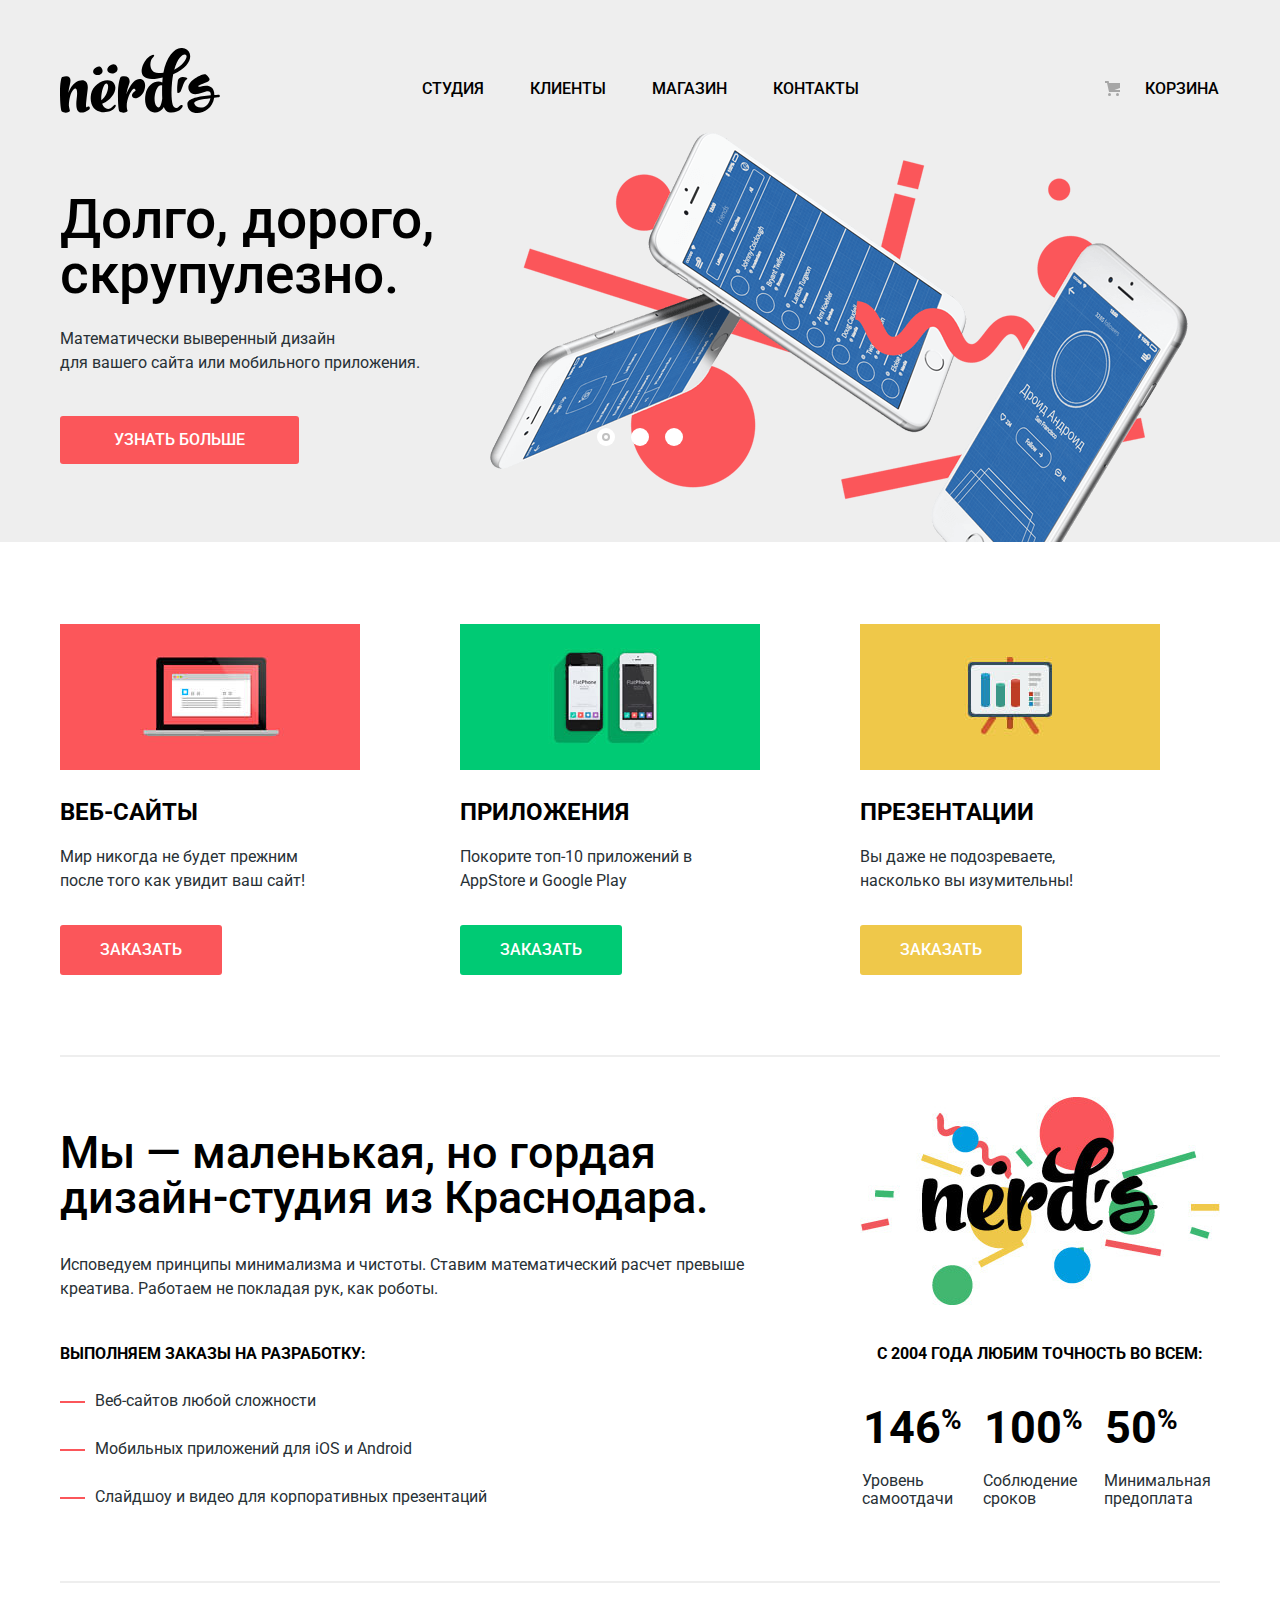
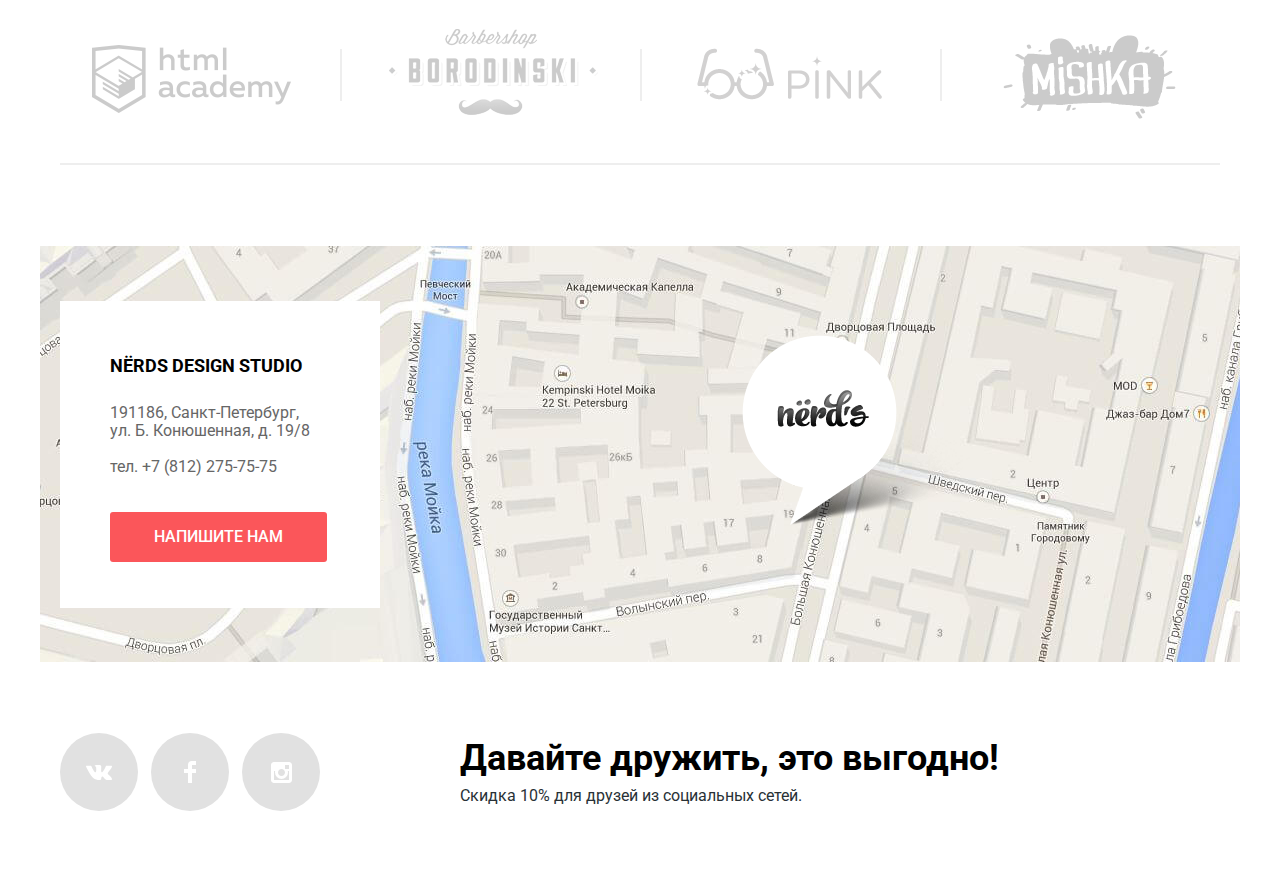
==== commit d727a9e8: "Финальная проверка" ====
--- a/index.html
+++ b/index.html
@@ -87,7 +87,7 @@
       <section class="about-us">
         <h2 class="visually-hidden">О нас</h2>
         <p class="about-studio">Мы — маленькая, но гордая дизайн-студия из Краснодара.</p>
-        <p class="studio-principles">Исповедуем принципы минимализма и чистоты. Ставим математический расчет<br> превыше креатива. Работаем не покладая рук, как роботы.</p>
+        <p class="studio-principles">Исповедуем принципы минимализма и чистоты. Ставим математический расчет превыше креатива. Работаем не покладая рук, как роботы.</p>
         <h3>Выполняем заказы на разработку:</h3>
         <ul class="orders-list">
           <li class="orders-item">Веб-сайтов любой сложности</li>
@@ -166,11 +166,11 @@
       <form class="user" method="post" action="https://echo.htmlacademy.ru">
         <div class="write-us">
           <p class="modal-item">
-            <label for="user-name">Ваше имя:</label><br>
+            <label for="user-name">Ваше имя:</label>
             <input id="user-name" type="text" name="fullname" placeholder="Представьтесь, пожалуйста">
           </p>
           <p class="modal-item">
-            <label for="user-email">Ваш e-mail:</label><br>
+            <label for="user-email">Ваш e-mail:</label>
             <input id="user-email" type="text" name="email" placeholder="Для отправки ответа">
           </p>
           <p class="modal-item">
--- a/css/style.min.css
+++ b/css/style.min.css
@@ -1 +1 @@
-@-webkit-keyframes emergence{0%{-webkit-transform:scale(0);transform:scale(0);opacity:0}50%{-webkit-transform:scale(1.1);transform:scale(1.1)}80%{-webkit-transform:scale(.8);transform:scale(.8);opacity:.5}to{-webkit-transform:scale(1);transform:scale(1);opacity:1}}@keyframes emergence{0%{-webkit-transform:scale(0);transform:scale(0);opacity:0}50%{-webkit-transform:scale(1.1);transform:scale(1.1)}80%{-webkit-transform:scale(.8);transform:scale(.8);opacity:.5}to{-webkit-transform:scale(1);transform:scale(1);opacity:1}}@-webkit-keyframes jolting{0%,to{-webkit-transform:rotate(0deg);transform:rotate(0deg)}20%,50%{-webkit-transform:rotate(-4deg);transform:rotate(-4deg)}35%{-webkit-transform:rotate(4deg);transform:rotate(4deg)}65%{-webkit-transform:rotate(2deg);transform:rotate(2deg)}80%{-webkit-transform:rotate(-2deg);transform:rotate(-2deg)}}@keyframes jolting{0%,to{-webkit-transform:rotate(0deg);transform:rotate(0deg)}20%,50%{-webkit-transform:rotate(-4deg);transform:rotate(-4deg)}35%{-webkit-transform:rotate(4deg);transform:rotate(4deg)}65%{-webkit-transform:rotate(2deg);transform:rotate(2deg)}80%{-webkit-transform:rotate(-2deg);transform:rotate(-2deg)}}body,html{min-width:1200px;min-height:2476px}body{margin:0;padding:0;font-family:"Roboto",Arial,sans-serif;font-size:16px;line-height:24px;font-weight:400;color:#283136;background-color:#fff}a{text-decoration:none}img{max-width:100%;height:auto}.visually-hidden:not(:focus):not(:active),input[type=checkbox].visually-hidden,input[type=radio].visually-hidden{position:absolute;width:1px;height:1px;margin:-1px;border:0;padding:0;white-space:nowrap;-webkit-clip-path:inset(100%);clip-path:inset(100%);clip:rect(0 0 0 0);overflow:hidden}.logo a:focus,.logo a:hover{opacity:.8}.logo a:active{opacity:.3}.main-header-logo{width:160;height:65;padding:0;margin:48px 202px -10px 0}.container,.main-navigation{display:-webkit-box;display:-ms-flexbox;display:flex}.main-navigation{font-size:16px;line-height:30px;font-weight:500;text-transform:uppercase;color:#000;background-color:#eee;width:100%}.container{width:1160px;padding:0 20px;margin:0 auto;-ms-flex-wrap:wrap;flex-wrap:wrap}.visually-hidden{position:absolute;width:1px;height:1px;clip:rect(0,0,0,0)}.site-navigation,.user-navigation{display:-webkit-box;display:-ms-flexbox;display:flex;padding:0;list-style:none}.site-navigation{-ms-flex-wrap:wrap;flex-wrap:wrap;width:500px;margin:42px 178px 0 0}.user-navigation{max-width:120px;margin:48px 0 10px}.site-navigation a,.user-navigation a{display:block;color:#000}.site-navigation a{position:relative;margin-right:46px;margin-top:32px}.user-navigation .basket-link{position:relative;padding-left:45px;margin-top:26px}.basket-link::before{content:"";position:absolute;width:16px;height:16px;top:7px;left:5px;background-image:url(../img/cart-icon.svg);background-repeat:no-repeat;background-position:0 0}.site-navigation a:focus,.site-navigation a:hover,.user-navigation a:focus,.user-navigation a:hover{color:#fb565a}.site-navigation a:active,.sort-items a,.user-navigation a:active{color:rgba(0,0,0,.3)}.site-navigation-current::after{content:"";position:absolute;top:34px;left:0;width:74px;height:2px;background-color:#fb565a}.page-title-wrapper{margin-bottom:57px;background-color:#eee}.page-title{font-size:55px;line-height:55px;font-weight:500;color:#000;background-color:#eee;margin:0 auto;padding:76px 0 110px;text-align:center}.slider{position:relative;width:100%}.slider-group{padding:0;background-color:#eee;width:100%;margin:0 0 82px}.slider-controls{position:absolute;left:230px;bottom:104px;z-index:2;width:160px;height:18px;text-align:center;font-size:0;-webkit-transform:translateX(270px);-ms-transform:translateX(270px);transform:translateX(270px)}.slider-controls label{position:relative;display:inline-block;width:18px;height:18px;padding:8px;vertical-align:middle;border-radius:50%;cursor:pointer}.slider-controls label::after{content:"";position:absolute;top:8px;left:8px;z-index:1;width:18px;height:18px;background:#fff;border-radius:50%}.slider-list{padding:0;margin:0;list-style:none}.slider-item{display:none;padding:78px 0}.slider-item:nth-child(1){background-image:url(../img/nerds-index-slide1.png);background-repeat:no-repeat;background-position:99% 0}.slider-item:nth-child(2),.slider-item:nth-child(3){background-image:url(../img/nerds-index-slide2.png);background-repeat:no-repeat;background-position:100% 0}.slider-item:nth-child(3){background-image:url(../img/nerds-index-slide3.png)}#product-1:checked~.slider-list .slider-item:nth-child(1),#product-2:checked~.slider-list .slider-item:nth-child(2),#product-3:checked~.slider-list .slider-item:nth-child(3){display:block}#product-1:checked~.slider-controls .slider-controls-item--1::before,#product-2:checked~.slider-controls .slider-controls-item--2::before,#product-3:checked~.slider-controls .slider-controls-item--3::before{content:"";position:absolute;left:50%;top:50%;z-index:2;width:4px;height:4px;margin:-4px;background-color:inherit;border:2px solid #c1c1c1;border-radius:50%}.slider-title{max-width:560px;margin:0 0 25px;font-size:55px;line-height:55px;color:#000;font-weight:500}.slider-item p{max-width:430px;margin:0 0 41px}.slider-item-button{padding:15px 54px}.sort-list{display:-webkit-box;display:-ms-flexbox;display:flex;margin-bottom:96px}.sort-items,.sort-title{line-height:18px;text-transform:uppercase}.sort-title{padding:0;font-weight:700;color:#000;margin:0 266px 0 0;font-size:18px}.sort-items{-webkit-box-pack:justify;-ms-flex-pack:justify;justify-content:space-between;margin:0;width:272px;list-style:none;font-size:14px}.sort-change,.sort-change-items,.sort-items{display:-webkit-box;display:-ms-flexbox;display:flex;padding:0}.sort-change-items{-webkit-box-pack:justify;-ms-flex-pack:justify;justify-content:space-between;list-style:none;margin:2px 0 0 48px;width:35px}.sort-change{-webkit-box-align:center;-ms-flex-align:center;align-items:center;margin:0;width:11px;height:11px}.sort-change:focus path,.sort-change:hover path{fill:#a6a6a6}.sort-change:active path{fill:#231f20}.sort-items .active a{color:#000}.sort-items a:focus,.sort-items a:hover{color:rgba(0,0,0,.6)}.sort-items a:active{color:#000}.catalog-columns{display:-webkit-box;display:-ms-flexbox;display:flex;-webkit-box-pack:justify;-ms-flex-pack:justify;justify-content:space-between}.catalog{width:760px}.catalog,.catalog-columns h2,.catalog-list{margin:0;padding:0}.catalog-list{display:-webkit-box;display:-ms-flexbox;display:flex;-ms-flex-wrap:wrap;flex-wrap:wrap;list-style:none}.catalog-item{position:relative;width:360px;margin-right:40px;margin-bottom:68px}.catalog-item:nth-child(2n){margin-right:0}.catalog-item::before{content:"";position:absolute;top:-40px;width:100%;height:40px;background-image:url(../img/browser.svg);background-repeat:no-repeat;background-position:0 0;opacity:.12}.catalog-item:focus::before,.catalog-item:hover::before{opacity:1;-webkit-box-shadow:-7px 0 5px -2px #d2d2d2,7px 0 5px -2px #d2d2d2;box-shadow:-7px 0 5px -2px #d2d2d2,7px 0 5px -2px #d2d2d2}.catalog-item:focus,.catalog-item:hover{-webkit-box-shadow:0 3px 5px 5px #d2d2d2;box-shadow:0 3px 5px 5px #d2d2d2}.cost-filter-item{padding:0;margin:0 0 59px;border:0}.range-filter{width:260px;margin-top:49px}.range-controls{position:relative;height:41px;margin-bottom:15px;padding-top:39px;padding-right:20px;padding-left:40px;background-color:#f1f1f1;border-radius:5px}.range-controls .scale{height:2px;background:#d7dcde}.range-controls .bar{width:100%;height:2px;background:#00ca74}.range-controls .toggle{position:absolute;top:30px;left:0;width:4px;height:4px;padding:0;border:8px solid #fff;background-color:#ababab;-webkit-box-shadow:0 2px 1px 0 #cfcfcf;box-shadow:0 2px 1px 0 #cfcfcf;border-radius:50%;cursor:pointer}.range-controls .toggle-min{left:20px}.range-controls .toggle-max{left:160px}.price-controls{font-size:0}.price-controls label{display:inline-block;width:50%;font-size:16px;text-transform:uppercase;vertical-align:middle}.price-controls input{width:60px;padding:8px 10px;margin-left:10px;font-family:Roboto,Arial,sans-serif;font-size:16px;text-align:center;color:#283136;border:0;border-radius:5px;background:#f1f1f1}.max-price{text-align:right}.cost-title{margin:0}.cost-title,.filter-title{padding:0;font-size:18px;line-height:30px;font-weight:700;color:#000;text-transform:uppercase}.cost-title{padding-left:2px}.filters{width:260px;margin-right:140px;margin-top:-3px}.filter-title{margin:0 0 15px}.filters-list{padding:0;margin:0 0 25px;border:0}.filter-items{padding:0;margin:0;list-style:none;line-height:20px}.filter-option{margin-bottom:20px;padding-left:36px}.filter-option label{position:relative;display:block;cursor:pointer;-webkit-user-select:none;-moz-user-select:none;-ms-user-select:none;user-select:none}.filter-input-radio+label::before{content:"";position:absolute;top:-2px;left:-36px;width:25px;height:25px;background-image:url(../img/radio-off.svg);background-repeat:no-repeat;background-position:0 0;opacity:.4}.filter-input-radio:focus+label::before,.filter-input-radio:hover+label::before{opacity:1}.filter-input-radio:disabled+label::before{opacity:.1}.filter-input-radio:checked+label::before{content:"";position:absolute;top:-2px;left:-36px;width:25px;height:25px;background-image:url(../img/radio-on.svg);background-repeat:no-repeat;background-position:0 0;opacity:.4}.filter-input-radio:checked:focus+label::before,.filter-input-radio:checked:hover+label::before{opacity:1}.filter-input-radio:checked:disabled+label::before{opacity:.1}.filter-input-checkbox+label::before{content:"";position:absolute;top:0;left:-36px;width:23px;height:23px;background-image:url(../img/checkbox-off.svg);background-repeat:no-repeat;background-position:0 0;opacity:.4}.filter-input-checkbox:focus+label::before,.filter-input-checkbox:hover+label::before{opacity:1}.filter-input-checkbox:disabled+label::before{opacity:.1}.filter-input-checkbox:checked+label::before{content:"";position:absolute;top:0;left:-36px;width:26px;height:23px;background-image:url(../img/checkbox-on.svg);background-repeat:no-repeat;background-position:0 0;opacity:.4}.filter-input-checkbox:checked:focus+label::before,.filter-input-checkbox:checked:hover+label::before{opacity:1}.filter-input-checkbox:checked:disabled+label::before{opacity:.1}.filter-input:focus+label,.filter-input:hover+label{color:#000}.filter-input:disabled+label{color:rgba(40,49,54,.3)}.filter-button{display:inline-block;line-height:18px;color:#000;font-weight:500;text-transform:uppercase;text-align:center;vertical-align:middle;padding:16px 88px;margin-top:6px;background-color:#eee;border:0;border-radius:3px}.filter-button:focus,.filter-button:hover{background-color:#dfdfdf}.filter-button:active{background-color:#d5d5d5;color:rgba(0,0,0,.3);-webkit-box-shadow:0 3px rgba(0,0,0,.1) inset;box-shadow:0 3px rgba(0,0,0,.1) inset}.services-list{padding:0;margin:0 60px 80px 0;display:-webkit-box;display:-ms-flexbox;display:flex;-webkit-box-pack:justify;-ms-flex-pack:justify;justify-content:space-between;width:1100px;list-style:none}.services-item{width:300px}.services-item h3{font-size:24px;lihe-height:30px;color:#000;text-transform:uppercase;font-weight:700;margin:23px 0 18px}.services-item p{margin:0 0 32px}.button{font:inherit;display:inline-block;color:#fff;text-align:center;vertical-align:middle;text-transform:uppercase;line-height:18px;font-weight:500;background-color:#fb565a;border-radius:3px}.button:focus,.button:hover{background-color:#e74246}.button:active{background-color:#d7373b;color:rgba(255,255,255,.3);-webkit-box-shadow:0 3px rgba(0,0,0,.1) inset;box-shadow:0 3px rgba(0,0,0,.1) inset}.button-green,.button-pink{padding:16px 40px}.button-green{background-color:#00ca74}.button-green:focus,.button-green:hover{background-color:#00bc6c}.button-green:active{background-color:#00aa62;color:rgba(255,255,255,.3)}.button-yellow{background-color:#efc84a;padding:16px 40px}.button-yellow:focus,.button-yellow:hover{background-color:#eab534}.button-yellow:active{background-color:#e5a722;color:rgba(255,255,255,.3)}.modal-buy{position:absolute;bottom:0;left:0;width:360px;min-height:230px;background-color:#eee;text-align:center;vertical-align:middle;z-index:1;display:none}.modal-item-buy{width:240px;padding:28px 60px 43px}.modal-buy h3 a{margin:0;padding:0 0 15px;font-size:18px;line-height:30px;font-weight:700;text-transform:uppercase;color:#000}.catalog-item:hover .modal-buy{display:block}.modal-description{margin:0;padding:0 0 30px;line-height:18px;font-weight:400;color:#666}.btn-modal{padding:16px 61px}.btn-modal:active{color:#fff}.pagination-list{display:-webkit-box;display:-ms-flexbox;display:flex;-ms-flex-wrap:wrap;flex-wrap:wrap;padding:0;margin:-14px 0 57px;list-style:none}.pagination-item{margin-right:12px}.pagination-item a{display:block;padding:16px 20px;line-height:18px;text-transform:uppercase;font-weight:500;color:#000;background-color:#eee;border-radius:3px}.pagination-item:last-child a{padding:16px 77px}.pagination-item a:focus,.pagination-item a:hover{background-color:#dfdfdf}.pagination-item a:active{color:rgba(0,0,0,.3);background-color:#d5d5d5;-webkit-box-shadow:0 3px rgba(0,0,0,.1) inset;box-shadow:0 3px rgba(0,0,0,.1) inset}.pagination-item-current a{background-color:#fff;-webkit-box-shadow:0 0 0 3px #dbdbdb inset;box-shadow:0 0 0 3px #dbdbdb inset}.pagination-item-current a:active,.pagination-item-current a:focus,.pagination-item-current a:hover{background-color:#fff}.index-columns{width:1160px;display:-webkit-box;display:-ms-flexbox;display:flex;margin:0;padding:0;border-top:2px solid #eee}.about-us{margin:0 100px 0 0;padding:0 10px 48px 0;width:700px}.about-studio,.about-us h3{margin:0;padding:73px 0 33px;font-size:45px;line-height:45px;color:#000;font-weight:500}.studio-principles{margin:0;padding:0 0 41px}.about-us h3{font-size:16px;line-height:24px;padding:0 0 23px;text-transform:uppercase;font-weight:700}.orders-list{margin:0;padding:0 0 0 35px;list-style:none}.orders-item{padding-bottom:24px;position:relative}.orders-item::before,.partners-item::after{content:"";position:absolute;width:25px;height:2px;top:12px;left:-35px;background-color:#fb565a}.facts,.statistics{margin:0;padding:40px 0 0;width:360px}.facts{margin:30px 0 65px;padding:0}.table-title{margin:0;padding:0 0 54px;color:#000;font-weight:700;text-transform:uppercase}.facts-percent{font-size:45px;line-height:10.06px;font-weight:700;color:#000;padding-bottom:36px;padding-right:16px}.facts-conditions{margin:0;padding:0;line-height:18px}sup{font-size:28px}.partners{width:1160px}.partners-list{padding:0;margin:0 0 81px;border-top:2px solid #eee;border-bottom:2px solid #eee;display:-webkit-box;display:-ms-flexbox;display:flex;-webkit-box-pack:justify;-ms-flex-pack:justify;justify-content:space-between;-ms-flex-wrap:wrap;flex-wrap:wrap;list-style:none}.partners-item{width:260px;height:180px;position:relative}.partners-item::after{width:2px;height:52px;top:66px;left:-20px;background-color:#eee}.partners-item:nth-child(1)::after{background-color:transparent}.partners-list a{opacity:.2}.partners-list a:focus,.partners-list a:hover{opacity:100}.partners-list a:active{opacity:.1}.main-footer{position:relative;z-index:1}.map{width:1200px;margin:0 auto;position:relative}.map-marker{position:absolute;top:89px;right:267px;z-index:2}iframe{position:absolute;z-index:3;width:100%;border:0}.contacts{position:absolute;top:55px;left:20px;padding:50px 50px 46px;width:220px;background-color:#fff;z-index:4}.main-contacts{padding:0;margin:0;line-height:18px;color:#666}.adress{margin-bottom:18px}.phone{margin-bottom:36px}.contacts h2{padding:0;margin:0 0 23px;font-size:18px;line-height:30px;font-weight:700;color:#000;text-transform:uppercase}.button-write{padding:16px 44px}.footer-social,.social-button{display:-webkit-box;display:-ms-flexbox;display:flex}.footer-social{margin:64px 140px 68px 0;padding:0;-ms-flex-wrap:wrap;flex-wrap:wrap;list-style:none;-webkit-box-pack:justify;-ms-flex-pack:justify;justify-content:space-between;width:260px}.social-button{-webkit-box-align:center;-ms-flex-align:center;align-items:center;-webkit-box-pack:center;-ms-flex-pack:center;justify-content:center;width:78px;height:78px;background-color:#e1e1e1;border-radius:50%}.social-button:focus,.social-button:hover{background-color:#e74246}.social-button:active{background-color:#e74246;-webkit-box-shadow:0 3px rgba(0,0,0,.1) inset;box-shadow:0 3px rgba(0,0,0,.1) inset}.social-button:active path{fill:rgba(255,255,255,.3)}.friendship{width:560px;margin-right:200px}.friendship h3,.modal-write h2{padding:0;margin:71px 0 8px;font-size:36px;line-height:36px;color:#000;font-weight:700}.friendship p{padding:0;margin:0 0 76px}.modal-write{position:fixed;z-index:5;bottom:181px;left:50%;width:760px;margin-left:-480px;padding:70px 100px 84px;background-color:#fff;-webkit-box-shadow:0 20px 50px rgba(0,0,0,.7);box-shadow:0 20px 50px rgba(0,0,0,.7);display:none}.write-us{display:-webkit-box;display:-ms-flexbox;display:flex;-ms-flex-wrap:wrap;flex-wrap:wrap;-webkit-box-pack:justify;-ms-flex-pack:justify;justify-content:space-between}.modal-write h2{font-size:45px;line-height:45px;font-weight:500;margin:0 0 20px}.modal-show{display:block;-webkit-animation:emergence .5s;animation:emergence .5s}.modal-error{-webkit-animation:jolting .6s;animation:jolting .6s}.user input[type=text],.user textarea{margin-top:10px;padding:13px 0 13px 14px;font-size:16px;line-height:18px;font-weight:400;color:rgba(68,68,68,.5);background-color:transparent;border:2px solid #d7dcde;border-radius:3px;-webkit-box-sizing:border-box;box-sizing:border-box}.user input[type=text]{width:360px}.user textarea{width:760px}.modal-item{padding:0;margin:20px 0 15px;line-height:18px;font-weight:700;color:#000}.modal-item input:hover,.modal-item textarea:hover{border-color:rgba(68,68,68,.8)}.modal-item input:focus,.modal-item textarea:focus{border-color:#000}.modal-item input:invalid,.modal-item textarea:invalid{border-color:#e74246}.modal-close{position:absolute;top:76px;right:90px;width:21px;height:21px;font-size:0;border:0;cursor:pointer;background-color:transparent}.modal-close::after,.modal-close::before{content:"";position:absolute;top:14px;left:-2px;width:26px;height:3px;background-color:#fecccd}.modal-close::before{-webkit-transform:rotate(45deg);-ms-transform:rotate(45deg);transform:rotate(45deg)}.modal-close::after{-webkit-transform:rotate(-45deg);-ms-transform:rotate(-45deg);transform:rotate(-45deg)}.modal-close:hover::after,.modal-close:hover::before{background-color:#fb565a}.modal-close:focus::after,.modal-close:focus::before{background-color:#fb565a}.modal-close:active::after,.modal-close:active::before{background-color:rgba(251,86,90,.1)}.user button[type=submit]{padding:16px 81px;margin:26px 0 0;color:#fff;font-size:16px;line-height:18px;font-weight:500;text-transform:uppercase;background-color:#fb565a;border:0;border-radius:3px}+@-webkit-keyframes emergence{0%{-webkit-transform:scale(0);transform:scale(0);opacity:0}50%{-webkit-transform:scale(1.1);transform:scale(1.1)}80%{-webkit-transform:scale(.8);transform:scale(.8);opacity:.5}to{-webkit-transform:scale(1);transform:scale(1);opacity:1}}@keyframes emergence{0%{-webkit-transform:scale(0);transform:scale(0);opacity:0}50%{-webkit-transform:scale(1.1);transform:scale(1.1)}80%{-webkit-transform:scale(.8);transform:scale(.8);opacity:.5}to{-webkit-transform:scale(1);transform:scale(1);opacity:1}}@-webkit-keyframes jolting{0%,to{-webkit-transform:rotate(0deg);transform:rotate(0deg)}20%,50%{-webkit-transform:rotate(-4deg);transform:rotate(-4deg)}35%{-webkit-transform:rotate(4deg);transform:rotate(4deg)}65%{-webkit-transform:rotate(2deg);transform:rotate(2deg)}80%{-webkit-transform:rotate(-2deg);transform:rotate(-2deg)}}@keyframes jolting{0%,to{-webkit-transform:rotate(0deg);transform:rotate(0deg)}20%,50%{-webkit-transform:rotate(-4deg);transform:rotate(-4deg)}35%{-webkit-transform:rotate(4deg);transform:rotate(4deg)}65%{-webkit-transform:rotate(2deg);transform:rotate(2deg)}80%{-webkit-transform:rotate(-2deg);transform:rotate(-2deg)}}body{margin:0;padding:0;min-width:1200px;font-family:"Roboto","Arial",sans-serif;font-size:16px;line-height:24px;font-weight:400;color:#283136;background-color:#fff}a{text-decoration:none}img{max-width:100%;height:auto}.visually-hidden:not(:focus):not(:active),input[type=checkbox].visually-hidden,input[type=radio].visually-hidden{position:absolute;width:1px;height:1px;margin:-1px;border:0;padding:0;white-space:nowrap;-webkit-clip-path:inset(100%);clip-path:inset(100%);clip:rect(0 0 0 0);overflow:hidden}.logo a:focus,.logo a:hover{opacity:.8}.logo a:active{opacity:.3}.main-header-logo{width:160px;height:65px;padding:0;margin:48px 202px -10px 0}.container,.main-navigation{display:-webkit-box;display:-ms-flexbox;display:flex}.main-navigation{font-size:16px;line-height:30px;font-weight:500;text-transform:uppercase;color:#000;background-color:#eee;width:100%}.container{width:1160px;padding:0 20px;margin:0 auto;-ms-flex-wrap:wrap;flex-wrap:wrap}.visually-hidden{position:absolute;width:1px;height:1px;clip:rect(0,0,0,0)}.site-navigation,.user-navigation{display:-webkit-box;display:-ms-flexbox;display:flex;padding:0;list-style:none}.site-navigation{-ms-flex-wrap:wrap;flex-wrap:wrap;width:500px;margin:42px 178px 0 0}.user-navigation{max-width:120px;margin:48px 0 10px}.site-navigation a,.user-navigation a{display:block;color:#000}.site-navigation a{position:relative;margin-right:46px;margin-top:32px}.user-navigation .basket-link{position:relative;padding-left:45px;margin-top:26px}.basket-link::before{content:"";position:absolute;width:16px;height:16px;top:7px;left:5px;background-image:url(../img/cart-icon.svg);background-repeat:no-repeat;background-position:0 0}.site-navigation a:focus,.site-navigation a:hover,.user-navigation a:focus,.user-navigation a:hover{color:#fb565a}.site-navigation a:active,.sort-items a,.user-navigation a:active{color:rgba(0,0,0,.3)}.site-navigation-current::after{content:"";position:absolute;top:34px;left:0;width:74px;height:2px;background-color:#fb565a}.page-title-wrapper{margin-bottom:57px;background-color:#eee}.page-title{font-size:55px;line-height:55px;font-weight:500;color:#000;background-color:#eee;margin:0 auto;padding:76px 0 110px;text-align:center}.slider{position:relative;width:100%}.slider-group{padding:0;background-color:#eee;width:100%;margin:0 0 82px}.slider-controls{position:absolute;left:230px;bottom:104px;z-index:2;width:160px;height:18px;text-align:center;font-size:0;-webkit-transform:translateX(270px);-ms-transform:translateX(270px);transform:translateX(270px)}.slider-controls label{position:relative;display:inline-block;width:18px;height:18px;padding:8px;vertical-align:middle;border-radius:50%;cursor:pointer}.slider-controls label::after{content:"";position:absolute;top:8px;left:8px;z-index:1;width:18px;height:18px;background:#fff;border-radius:50%}.slider-list{padding:0;margin:0;list-style:none}.slider-item{display:none;padding:78px 0}.slider-item:nth-child(1){background-image:url(../img/nerds-index-slide1.png);background-repeat:no-repeat;background-position:99% 0}.slider-item:nth-child(2),.slider-item:nth-child(3){background-image:url(../img/nerds-index-slide2.png);background-repeat:no-repeat;background-position:100% 0}.slider-item:nth-child(3){background-image:url(../img/nerds-index-slide3.png)}#product-1:checked~.slider-list .slider-item:nth-child(1),#product-2:checked~.slider-list .slider-item:nth-child(2),#product-3:checked~.slider-list .slider-item:nth-child(3){display:block}#product-1:checked~.slider-controls .slider-controls-item--1::before,#product-2:checked~.slider-controls .slider-controls-item--2::before,#product-3:checked~.slider-controls .slider-controls-item--3::before{content:"";position:absolute;left:50%;top:50%;z-index:2;width:4px;height:4px;margin:-4px;background-color:inherit;border:2px solid #c1c1c1;border-radius:50%}.slider-title{max-width:560px;margin:0 0 25px;font-size:55px;line-height:55px;color:#000;font-weight:500}.slider-item p{max-width:430px;margin:0 0 41px}.slider-item-button{padding:15px 54px}.sort-list{display:-webkit-box;display:-ms-flexbox;display:flex;margin-bottom:96px}.sort-items,.sort-title{line-height:18px;text-transform:uppercase}.sort-title{padding:0;font-weight:700;color:#000;margin:0 266px 0 0;font-size:18px}.sort-items{-webkit-box-pack:justify;-ms-flex-pack:justify;justify-content:space-between;margin:0;width:272px;list-style:none;font-size:14px}.sort-change,.sort-change-items,.sort-items{display:-webkit-box;display:-ms-flexbox;display:flex;padding:0}.sort-change-items{-webkit-box-pack:justify;-ms-flex-pack:justify;justify-content:space-between;list-style:none;margin:2px 0 0 48px;width:35px}.sort-change{-webkit-box-align:center;-ms-flex-align:center;align-items:center;margin:0;width:11px;height:11px}.sort-change:focus path,.sort-change:hover path{fill:#a6a6a6}.sort-change:active path{fill:#231f20}.sort-items .active a{color:#000}.sort-items a:focus,.sort-items a:hover{color:rgba(0,0,0,.6)}.sort-items a:active{color:#000}.catalog-columns{display:-webkit-box;display:-ms-flexbox;display:flex;-webkit-box-pack:justify;-ms-flex-pack:justify;justify-content:space-between}.catalog{width:760px}.catalog,.catalog-columns h2,.catalog-list{margin:0;padding:0}.catalog-list{display:-webkit-box;display:-ms-flexbox;display:flex;-ms-flex-wrap:wrap;flex-wrap:wrap;list-style:none}.catalog-item{position:relative;width:360px;margin-right:40px;margin-bottom:68px}.catalog-item:nth-child(2n){margin-right:0}.catalog-item::before{content:"";position:absolute;top:-40px;width:100%;height:40px;background-image:url(../img/browser.svg);background-repeat:no-repeat;background-position:0 0;opacity:.12}.catalog-item:focus::before,.catalog-item:hover::before{opacity:1;-webkit-box-shadow:-6px 0 15px -6px rgba(0,1,1,.25),6px 0 15px -6px rgba(0,1,1,.25);box-shadow:-6px 0 15px -6px rgba(0,1,1,.25),6px 0 15px -6px rgba(0,1,1,.25)}.catalog-item:focus,.catalog-item:hover{-webkit-box-shadow:0 6px 15px rgba(0,1,1,.25);box-shadow:0 6px 15px rgba(0,1,1,.25)}.cost-filter-item{padding:0;margin:0 0 59px;border:0}.range-filter{width:260px;margin-top:49px}.range-controls{position:relative;height:41px;margin-bottom:15px;padding-top:39px;padding-right:20px;padding-left:40px;background-color:#f1f1f1;border-radius:5px}.range-controls .scale{height:2px;background:#d7dcde}.range-controls .bar{width:100%;height:2px;background:#00ca74}.range-controls .toggle{position:absolute;top:30px;left:0;width:4px;height:4px;padding:0;border:8px solid #fff;background-color:#ababab;-webkit-box-shadow:0 2px 1px 0 #cfcfcf;box-shadow:0 2px 1px 0 #cfcfcf;border-radius:50%;cursor:pointer}.range-controls .toggle-min{left:20px}.range-controls .toggle-max{left:160px}.price-controls{font-size:0}.price-controls label{display:inline-block;width:50%;font-size:16px;text-transform:uppercase;vertical-align:middle}.price-controls input{width:60px;padding:8px 10px;margin-left:10px;font-family:"Roboto","Arial",sans-serif;font-size:16px;text-align:center;color:#283136;border:0;border-radius:5px;background:#f1f1f1}.max-price{text-align:right}.cost-title{margin:0}.cost-title,.filter-title{padding:0;font-size:18px;line-height:30px;font-weight:700;color:#000;text-transform:uppercase}.cost-title{padding-left:2px}.filters{width:260px;margin-right:140px;margin-top:-3px}.filter-title{margin:0 0 15px}.filters-list{padding:0;margin:0 0 25px;border:0}.filter-items{padding:0;margin:0;list-style:none;line-height:20px}.filter-option{margin-bottom:20px;padding-left:36px}.filter-option label{position:relative;display:block;cursor:pointer;-webkit-user-select:none;-moz-user-select:none;-ms-user-select:none;user-select:none}.filter-input-radio+label::before{content:"";position:absolute;top:-2px;left:-36px;width:25px;height:25px;background-image:url(../img/radio-off.svg);background-repeat:no-repeat;background-position:0 0;opacity:.4}.filter-input-radio:focus+label::before,.filter-input-radio:hover+label::before{opacity:1}.filter-input-radio:disabled+label::before{opacity:.1}.filter-input-radio:checked+label::before{content:"";position:absolute;top:-2px;left:-36px;width:25px;height:25px;background-image:url(../img/radio-on.svg);background-repeat:no-repeat;background-position:0 0;opacity:.4}.filter-input-radio:checked:focus+label::before,.filter-input-radio:checked:hover+label::before{opacity:1}.filter-input-radio:checked:disabled+label::before{opacity:.1}.filter-input-checkbox+label::before{content:"";position:absolute;top:0;left:-36px;width:23px;height:23px;background-image:url(../img/checkbox-off.svg);background-repeat:no-repeat;background-position:0 0;opacity:.4}.filter-input-checkbox:focus+label::before,.filter-input-checkbox:hover+label::before{opacity:1}.filter-input-checkbox:disabled+label::before{opacity:.1}.filter-input-checkbox:checked+label::before{content:"";position:absolute;top:0;left:-36px;width:26px;height:23px;background-image:url(../img/checkbox-on.svg);background-repeat:no-repeat;background-position:0 0;opacity:.4}.filter-input-checkbox:checked:focus+label::before,.filter-input-checkbox:checked:hover+label::before{opacity:1}.filter-input-checkbox:checked:disabled+label::before{opacity:.1}.filter-input:focus+label,.filter-input:hover+label{color:#000}.filter-input:disabled+label{color:rgba(40,49,54,.3)}.filter-button{display:inline-block;line-height:18px;color:#000;font-weight:500;text-transform:uppercase;text-align:center;vertical-align:middle;padding:16px 88px;margin-top:6px;background-color:#eee;border:0;border-radius:3px}.filter-button:focus,.filter-button:hover{background-color:#dfdfdf}.filter-button:active{background-color:#d5d5d5;color:rgba(0,0,0,.3);-webkit-box-shadow:0 3px rgba(0,0,0,.1) inset;box-shadow:0 3px rgba(0,0,0,.1) inset}.services-list{padding:0;margin:0 60px 80px 0;display:-webkit-box;display:-ms-flexbox;display:flex;-webkit-box-pack:justify;-ms-flex-pack:justify;justify-content:space-between;width:1100px;list-style:none}.services-item{width:300px}.services-item h3{font-size:24px;line-height:30px;color:#000;text-transform:uppercase;font-weight:700;margin:20px 0 18px}.services-item p{margin:0 0 32px;padding-right:40px}.button{font:inherit;display:inline-block;color:#fff;text-align:center;vertical-align:middle;text-transform:uppercase;line-height:18px;font-weight:500;background-color:#fb565a;border-radius:3px}.button:focus,.button:hover{background-color:#e74246}.button:active{background-color:#d7373b;color:rgba(255,255,255,.3);-webkit-box-shadow:0 3px rgba(0,0,0,.1) inset;box-shadow:0 3px rgba(0,0,0,.1) inset}.button-green,.button-pink{padding:16px 40px}.button-green{background-color:#00ca74}.button-green:focus,.button-green:hover{background-color:#00bc6c}.button-green:active{background-color:#00aa62;color:rgba(255,255,255,.3)}.button-yellow{background-color:#efc84a;padding:16px 40px}.button-yellow:focus,.button-yellow:hover{background-color:#eab534}.button-yellow:active{background-color:#e5a722;color:rgba(255,255,255,.3)}.modal-buy{position:absolute;bottom:0;left:0;width:240px;background-color:#eee;text-align:center;z-index:1;padding:10px 60px 46px;display:none}.modal-title{margin:0;padding:0;font-size:18px;line-height:30px;font-weight:700;text-transform:uppercase;color:#000}.catalog-item:hover .modal-buy,.user label{display:block}.modal-description{margin:0;padding:0 0 30px;line-height:18px;font-weight:400;color:#666}.description{padding:0 20px 30px}.btn-modal{padding:16px 61px}.btn-modal:active{color:#fff}.pagination-list{display:-webkit-box;display:-ms-flexbox;display:flex;-ms-flex-wrap:wrap;flex-wrap:wrap;padding:0;margin:-14px 0 57px;list-style:none}.pagination-item{margin-right:12px}.pagination-item a{display:block;padding:16px 20px;line-height:18px;text-transform:uppercase;font-weight:500;color:#000;background-color:#eee;border-radius:3px}.pagination-item:last-child a{padding:16px 77px}.pagination-item a:focus,.pagination-item a:hover{background-color:#dfdfdf}.pagination-item a:active{color:rgba(0,0,0,.3);background-color:#d5d5d5;-webkit-box-shadow:0 3px rgba(0,0,0,.1) inset;box-shadow:0 3px rgba(0,0,0,.1) inset}.pagination-item-current a{background-color:#fff;-webkit-box-shadow:0 0 0 3px #dbdbdb inset;box-shadow:0 0 0 3px #dbdbdb inset}.pagination-item-current a:active,.pagination-item-current a:focus,.pagination-item-current a:hover{background-color:#fff}.index-columns{width:1160px;display:-webkit-box;display:-ms-flexbox;display:flex;margin:0;padding:0;border-top:2px solid #eee}.about-us{margin:0 100px 0 0;padding:0 10px 48px 0;width:700px}.about-studio,.about-us h3{margin:0;padding:73px 0 33px;font-size:45px;line-height:45px;color:#000;font-weight:500}.studio-principles{margin:0;padding:0 0 41px}.about-us h3{font-size:16px;line-height:24px;padding:0 0 23px;text-transform:uppercase;font-weight:700}.orders-list{margin:0;padding:0 0 0 35px;list-style:none}.orders-item{padding-bottom:24px;position:relative}.orders-item::before,.partners-item::after{content:"";position:absolute;width:25px;height:2px;top:12px;left:-35px;background-color:#fb565a}.facts,.statistics{margin:0;padding:40px 0 0;width:360px}.facts{margin:30px 0 65px;padding:0}.table-title{margin:0;padding:0 0 54px;color:#000;font-weight:700;text-transform:uppercase}.facts-percent{font-size:45px;line-height:10.06px;font-weight:700;color:#000;padding-bottom:36px;padding-right:16px}.facts-conditions{margin:0;padding:0;line-height:18px}sup{font-size:28px}.partners{width:1160px}.partners-list{padding:0;margin:0 0 81px;border-top:2px solid #eee;border-bottom:2px solid #eee;display:-webkit-box;display:-ms-flexbox;display:flex;-webkit-box-pack:justify;-ms-flex-pack:justify;justify-content:space-between;-ms-flex-wrap:wrap;flex-wrap:wrap;list-style:none}.partners-item{width:260px;height:180px;position:relative}.partners-item::after{width:2px;height:52px;top:66px;left:-20px;background-color:#eee}.partners-item:nth-child(1)::after{background-color:transparent}.partners-list a{opacity:.2}.partners-list a:focus,.partners-list a:hover{opacity:1}.partners-list a:active{opacity:.1}.main-footer{position:relative;z-index:1}.map{width:1200px;margin:0 auto;position:relative}.map-marker{position:absolute;top:89px;right:267px;z-index:2}iframe{position:absolute;z-index:3;width:100%;border:0}.contacts{position:absolute;top:55px;left:20px;padding:50px 50px 46px;width:220px;background-color:#fff;z-index:4}.main-contacts{padding:0;margin:0;line-height:18px;color:#666}.adress{margin-bottom:18px}.phone{margin-bottom:36px}.contacts h2{padding:0;margin:0 0 23px;font-size:18px;line-height:30px;font-weight:700;color:#000;text-transform:uppercase}.button-write{padding:16px 44px}.footer-social,.social-button{display:-webkit-box;display:-ms-flexbox;display:flex}.footer-social{margin:64px 140px 68px 0;padding:0;-ms-flex-wrap:wrap;flex-wrap:wrap;list-style:none;-webkit-box-pack:justify;-ms-flex-pack:justify;justify-content:space-between;width:260px}.social-button{-webkit-box-align:center;-ms-flex-align:center;align-items:center;-webkit-box-pack:center;-ms-flex-pack:center;justify-content:center;width:78px;height:78px;background-color:#e1e1e1;border-radius:50%}.social-button:focus,.social-button:hover{background-color:#e74246}.social-button:active{background-color:#d7373b;-webkit-box-shadow:0 3px rgba(0,0,0,.1) inset;box-shadow:0 3px rgba(0,0,0,.1) inset}.social-button:active path{fill:rgba(255,255,255,.3)}.friendship{width:560px;margin-right:200px}.friendship h3,.modal-write h2{padding:0;margin:71px 0 8px;font-size:36px;line-height:36px;color:#000;font-weight:700}.friendship p{padding:0;margin:0 0 76px}.modal-write{position:fixed;z-index:5;bottom:181px;left:50%;width:760px;margin-left:-480px;padding:70px 100px 84px;background-color:#fff;-webkit-box-shadow:0 20px 50px rgba(0,0,0,.7);box-shadow:0 20px 50px rgba(0,0,0,.7);display:none}.write-us{display:-webkit-box;display:-ms-flexbox;display:flex;-ms-flex-wrap:wrap;flex-wrap:wrap;-webkit-box-pack:justify;-ms-flex-pack:justify;justify-content:space-between}.modal-write h2{font-size:45px;line-height:45px;font-weight:500;margin:0 0 20px}.modal-show{display:block;-webkit-animation:emergence .5s;animation:emergence .5s}.modal-error{-webkit-animation:jolting .6s;animation:jolting .6s}.user input[type=text],.user textarea{margin-top:10px;padding:13px 0 13px 14px;font-size:16px;line-height:18px;font-weight:400;color:rgba(68,68,68,.5);background-color:transparent;border:2px solid #d7dcde;border-radius:3px;-webkit-box-sizing:border-box;box-sizing:border-box}.user input[type=text]{width:360px}.user textarea{width:760px}.modal-item{padding:0;margin:20px 0 15px;line-height:18px;font-weight:700;color:#000}.modal-item input:hover,.modal-item textarea:hover{border-color:rgba(68,68,68,.8)}.modal-item input:focus,.modal-item textarea:focus{border-color:#000}.modal-item input:invalid,.modal-item textarea:invalid{border-color:#e74246}.modal-close{position:absolute;top:76px;right:90px;width:21px;height:21px;font-size:0;border:0;cursor:pointer;background-color:transparent}.modal-close::after,.modal-close::before{content:"";position:absolute;top:14px;left:-2px;width:26px;height:3px;background-color:#fecccd}.modal-close::before{-webkit-transform:rotate(45deg);-ms-transform:rotate(45deg);transform:rotate(45deg)}.modal-close::after{-webkit-transform:rotate(-45deg);-ms-transform:rotate(-45deg);transform:rotate(-45deg)}.modal-close:hover::after,.modal-close:hover::before{background-color:#fb565a}.modal-close:focus::after,.modal-close:focus::before{background-color:#fb565a}.modal-close:active::after,.modal-close:active::before{background-color:rgba(251,86,90,.1)}.user button[type=submit]{padding:16px 81px;margin:26px 0 0;color:#fff;font-size:16px;line-height:18px;font-weight:500;text-transform:uppercase;background-color:#fb565a;border:0;border-radius:3px}